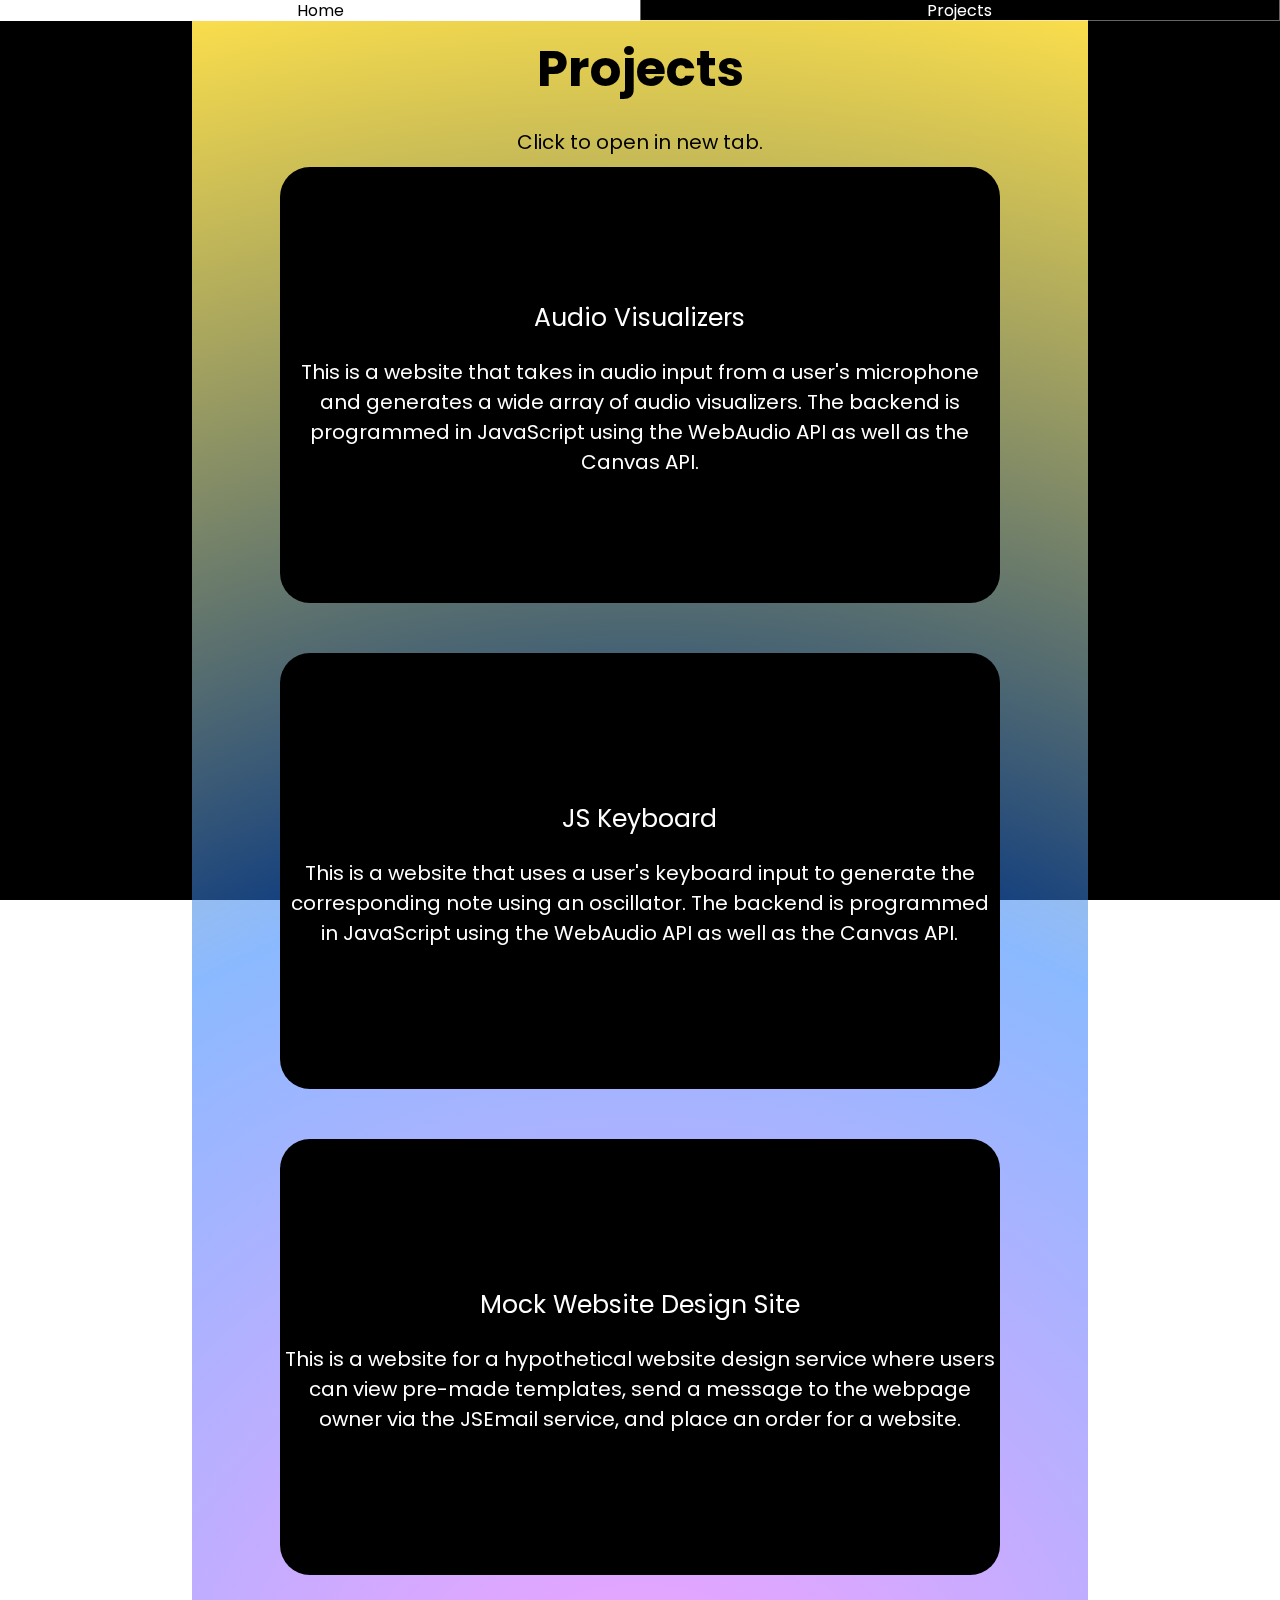
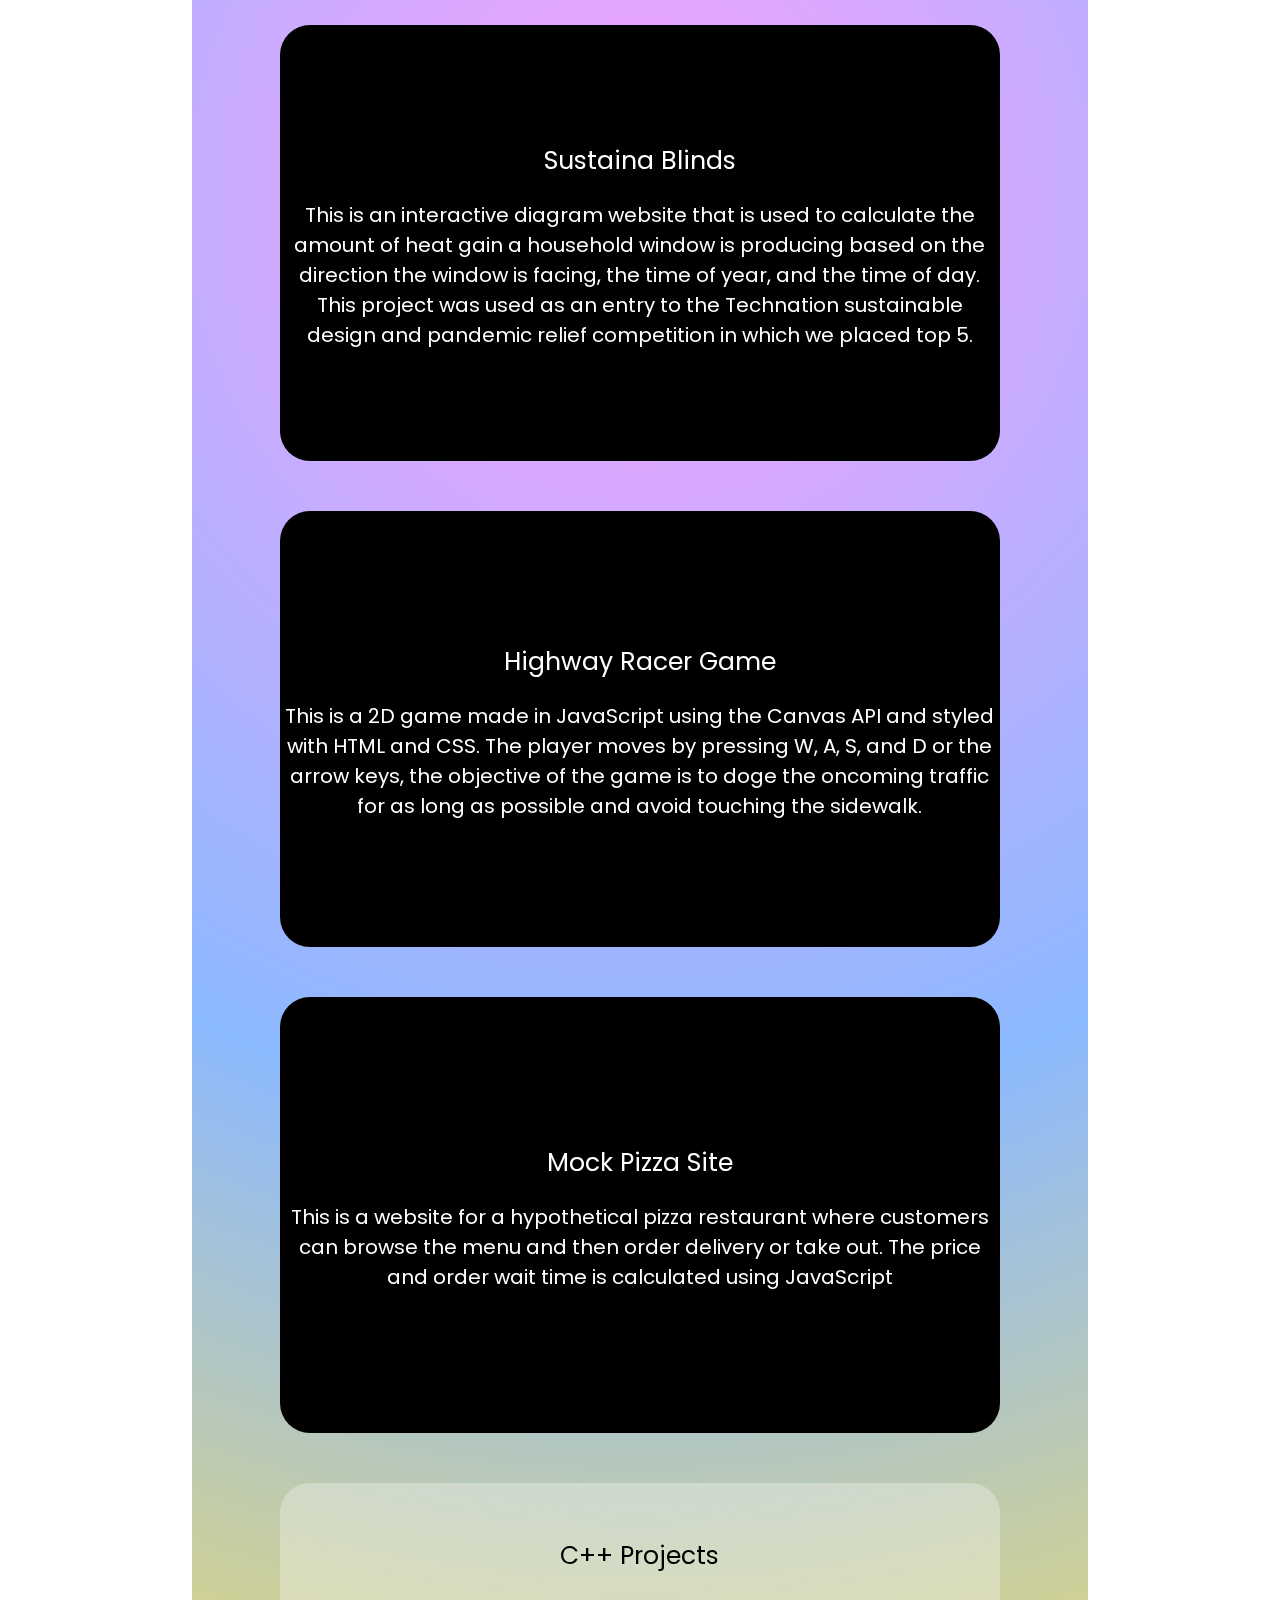
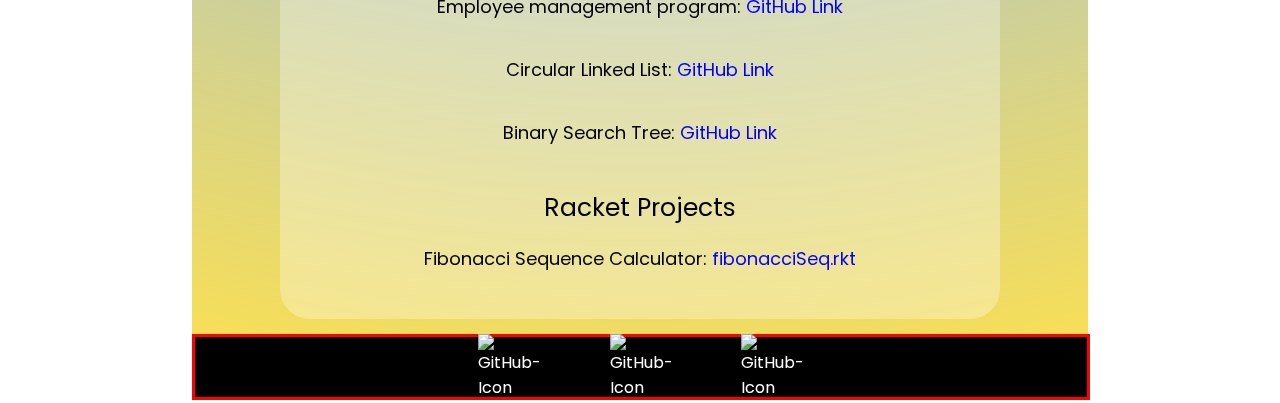
==== projects.html @ 80a4cf3e "autoplay block fixed" ====
<!DOCTYPE html>
<html lang="en">
<head>
    <meta charset="UTF-8">
    <meta http-equiv="X-UA-Compatible" content="IE=edge">
    <meta name="viewport" content="width=device-width, initial-scale=1.0">
    <link rel="stylesheet" href="ext/style.css">
    <link rel="preconnect" href="https://fonts.googleapis.com">
    <link rel="preconnect" href="https://fonts.gstatic.com" crossorigin>
    <link href="https://fonts.googleapis.com/css2?family=Poppins:wght@300&display=swap" rel="stylesheet"> 
    <style>

        .mainCanvas {

            
            display: flex;
            align-items: center;
            justify-content: center;
            flex-direction: column;

            position: absolute;
            left: 50%;
            top: 0;
            transform: translate(-50%, 0);
            width: 70%;
            height: 3600px;
            
            z-index: 1;

            background-image: radial-gradient(circle at center, rgba(246, 66, 255, 0.5) , rgba(24, 116, 255, 0.5), rgb(255, 225, 75) 100%);
            border-radius: 5px;
            color: black;


        }

        .footer {

            width: calc(100% - 4.5px);
            height: 60px;
            bottom: 0;
            left: 0;
            background-color: black;
            color: black;
            background-size: cover;
            position:absolute;
            z-index: 1;

            transition: border-color ease 0.1s;
        }

        #backgroundCanvas {

            width: 100%;
            height: 100%;

            position:fixed;
            left:0;
            top:0;
            z-index: 0;

            background-color: black;
            color: antiquewhite;
        }

        .projectDisplayContainer {

            display: flex;
            align-items: center;
            justify-content: center;
            flex-direction: column;
            overflow: hidden;

            margin: 0 auto;

            width: 100%;
            height: 100%;
        }

        .projectDisplay {

            display: flex;
            align-items: center;
            justify-content: center;
            flex-direction: column;
            overflow: hidden;
            width: 80%;
            height: 12%;
            margin-bottom: 50px;
            padding: 2px;

            background-color: black;
            box-shadow: inset 0 0 0 1000px rgba(0,0,0,0.6);
            background-repeat: no-repeat;
            background-position: 50% 50%;
            background-size: 100% 100%;

            color: white;
            border-radius: 30px;
            font-size: 20px;
            text-align: center;
            cursor: pointer;

            transition: border-radius ease 0.4s, width ease 1s;
        }


        .projectDisplay p {

            text-align: center;
            color: white;
        }

        
        .projectDisplay:hover {

            border-radius: 20px;
            width: 85%;

        }

        .projectDisplayHeader {

            font-size: 25px;
            margin-bottom: 0;
        }

        .otherProjects {

            display: flex;
            align-items: center;
            justify-content: center;
            flex-direction: column;
            overflow: hidden;

            width: 80%;
            height: 12%;
            margin-bottom: 50px;
            padding: 2px;

            box-shadow: inset 0 0 0 1000px rgba(255, 255, 255, 0.3);
            border-radius: 30px;
            font-size: 18px;
            text-align: center;

            transition: border-radius ease 0.4s, width ease 1s;


        }

        .otherProjects:hover {

            border-radius: 20px;
            width: 85%;

        }

        .otherProjects a {

            color: blue;
            text-decoration: none;
        }

        .otherProjects a:visited {

            color: blue;
        }

        .otherProjects a:hover {

            color: rgb(83, 83, 255);
        }


        #audioVisualizers{

            background-image: url(img/visualizerBackground.jpg);
        }

        #keyboard{

            background-image: url(img/keyboardBackground.jpg);

        }

        #jjweb{

            background-image: url(img/jjwebDesignBackground.jpg);

        }

        #pizza{

            background-image: url(img/pizzaBackground.jpg);

        }

        #sustainaBlinds{

            background-image: url(img/sustainaBlinds.jpg);

        }

        #game{

            background-image: url(img/gameBackground.jpg);

        }

        @media only screen and (max-width: 800px) {

            
            .mainCanvas {

                width: 80%;
            }

            .projectDisplay{

                font-size: 15px;
            }

            .projectDisplayHeader {

                font-size: 18px;
            }

        }

        @media only screen and (max-width: 550px) {

            #mainCanvas {

                width: 80%;
            }


            .projectDisplay{

                background-size: cover;
                font-size: 12px;
            }

            .projectDisplayHeader {

                font-size: 15px;
            }

        }
        
    </style>
    <title>Projects</title>
</head>
<body onscroll="playVisualizer()">

    <div class="navBar">

        <a href="index.html" style="border-right: 0; width: 50%;">Home</a>
        <a href="#" style="width: 50%;">Projects</a>

    </div>

    <div class="mainCanvas">
        <div class="projectDisplayContainer">
            <h1 class="header" style="margin-bottom: 20px;">Projects</h1>
            <span style="margin-bottom: 10px; font-size: 20px;">Click to open in new tab.</span>
            <div class="projectDisplay" id="audioVisualizers"><p class="projectDisplayHeader">Audio Visualizers</p><p>This is a website that takes in audio input from a user's microphone and generates a wide array of audio visualizers. The backend is programmed in JavaScript using the WebAudio API as well as the Canvas API.</p></div>
            <div class="projectDisplay" id="keyboard"><p class="projectDisplayHeader">JS Keyboard</p><p  >This is a website that uses a user's keyboard input to generate the corresponding note using an oscillator. The backend is programmed in JavaScript using the WebAudio API as well as the Canvas API.</p></div>
            <div class="projectDisplay" id="jjweb"><p class="projectDisplayHeader">Mock Website Design Site</p><p>This is a website for a hypothetical website design service where users can view pre-made templates, send a message to the webpage owner via the JSEmail service, and place an order for a website.</p></div>
            <div class="projectDisplay" id="sustainaBlinds"><p class="projectDisplayHeader">Sustaina Blinds</p><p>This is an interactive diagram website that is used to calculate the amount of heat gain a household window is producing based on the direction the window is facing, the time of year, and the time of day. This project was used as an entry to the Technation sustainable design and pandemic relief competition in which we placed top 5.</p></div>
            <div class="projectDisplay" id="game"><p class="projectDisplayHeader">Highway Racer Game</p><p>This is a 2D game made in JavaScript using the Canvas API and styled with HTML and CSS. The player moves by pressing W, A, S, and D or the arrow keys, the objective of the game is to doge the oncoming traffic for as long as possible and avoid touching the sidewalk.</p></div>
            <div class="projectDisplay" id="pizza"><p class="projectDisplayHeader">Mock Pizza Site</p><p  >This is a website for a hypothetical pizza restaurant where customers can browse the menu and then order delivery or take out. The price and order wait time is calculated using JavaScript</p></div>

            <div class="otherProjects">
    
                <p class="projectDisplayHeader">C++ Projects</p>
                <p>Employee management program: <a href="https://github.com/charlijj/CSCI161-project" target="_blank">GitHub Link</a></p>
                <p>Circular Linked List: <a href="https://github.com/charlijj/Circular-Linked-List" target="_blank">GitHub Link</a></p>
                <p>Binary Search Tree: <a href="https://github.com/charlijj/Binary-Search-Tree" target="_blank">GitHub Link</a></p>

                <p class="projectDisplayHeader">Racket Projects</p>
                <p>Fibonacci Sequence Calculator: <a href="ext/fibonacciSeq.rkt" target="_blank">fibonacciSeq.rkt</a></p>

            </div>
        </div>

        <div class="footer" id="border">
            <!-- GitHub icon credit -->
            <!--<a target="_blank" href="https://icons8.com/icon/3tC9EQumUAuq/github">GitHub</a> icon by <a target="_blank" href="https://icons8.com">Icons8</a>-->
            <div class="footerItem"><a href="https://github.com/charlijj" target="_blank" style="width: 44px; height: 44px;"><img src="img/github-Icon.png" alt="GitHub-Icon"></a></div>
    
            <!-- LinkedIn icon credit -->
            <!-- <a target="_blank" href="https://icons8.com/icon/60444/linkedin-circled">LinkedIn Circled</a> icon by <a target="_blank" href="https://icons8.com">Icons8</a> -->
            <div class="footerItem"><a href="https://www.linkedin.com/in/jasper-charlinski-02ab41238" target="_blank"><img src="img/linkedIn-Icon.png" alt="GitHub-Icon"></a></div>
    
            <!-- Facebook icon credit -->
            <!-- <a target="_blank" href="https://icons8.com/icon/118467/facebook">Facebook</a> icon by <a target="_blank" href="https://icons8.com">Icons8</a> -->
            <div class="footerItem"><a href="https://www.facebook.com/jasper.charlinski" target="_blank"><img src="img/facebook-Icon.png" alt="GitHub-Icon"></a></div>
        </div>
        
    </div>

    <canvas id="backgroundCanvas"> </canvas>

    <script>

        document.getElementById(`audioVisualizers`).addEventListener(`click`, function () {

            window.open `https://charlijj.github.io/JS-Audio-Visualizers`;

        });
        
        document.getElementById(`keyboard`).addEventListener(`click`, function () {

            window.open `https://charlijj.github.io/JS-Oscillator`;

        });

        document.getElementById(`jjweb`).addEventListener(`click`, function () {

            window.open `https://jjweb.ca`;

        });

        document.getElementById(`pizza`).addEventListener(`click`, function () {

            window.open `https://charlijj.github.io/Mock-Pizza-Site`;

        });

        document.getElementById(`sustainaBlinds`).addEventListener(`click`, function () {

            window.open `https://www.ethanposner.com/sustainablinds`;

        });

        document.getElementById(`game`).addEventListener(`click`, function () {

            window.open `https://charlijj.github.io/Highway-Racer-Game/`;


        });

    </script>

    <script src="ext/script.js"></script>

</body>
---- ext/style.css ----
body, html {

    background-color: rgb(255, 255, 255);
    color: white;
    font-family: 'Poppins', sans-serif;
    margin: 0;
}

.navBar {

    display: flex;
    align-items: center;
    justify-content: center;

    position: fixed;
    z-index: 2;
    top: 0;
    width: 100%;
    height: 20px;

    background-color: black;
}

.navBar a { 

    display: flex;
    align-items: center;
    justify-content: center;

    height: 100%;
    width: 33.33%;

    color: white;
    text-decoration: none;
    border: 1px solid rgba(255, 255, 255, 0.4);

    transition: background-color ease 0.4s;

}

.navBar a:hover { 

    background-color: white;
    color: black;
    

}

.navBar a:visited { 

    color: white;

}

.navBar a:visited:hover { 

    background-color: white;
    color: black;

}

/* -------------------------------------------------------------------------------------------------- */

.header {

    text-align: center;
    font-size: 50px;
    font-weight: bold;
    margin: 0;
}

.footer {

    display: flex;
    align-items: center;
    justify-content: center;

    width: auto;
    height: 75px;

    bottom: 0;
    
    background-color: black;
}

.footer a {

    color: white;
    text-decoration: none;
}

.footer a:hover {

    color: rgb(195, 195, 195);
}

.footer a:visited {

    color: white;
}


.footerItem {

    margin: 0 5%;

}

.footerItem a {

    display: flex;
    align-items: center;
    justify-content: center;

    width: 42px;
    height: 42px;
    border-radius: 50%;

    margin: 0;

    transition: background-color ease 0.2s;

}

.footerItem a:hover {

    background-color: white;
}
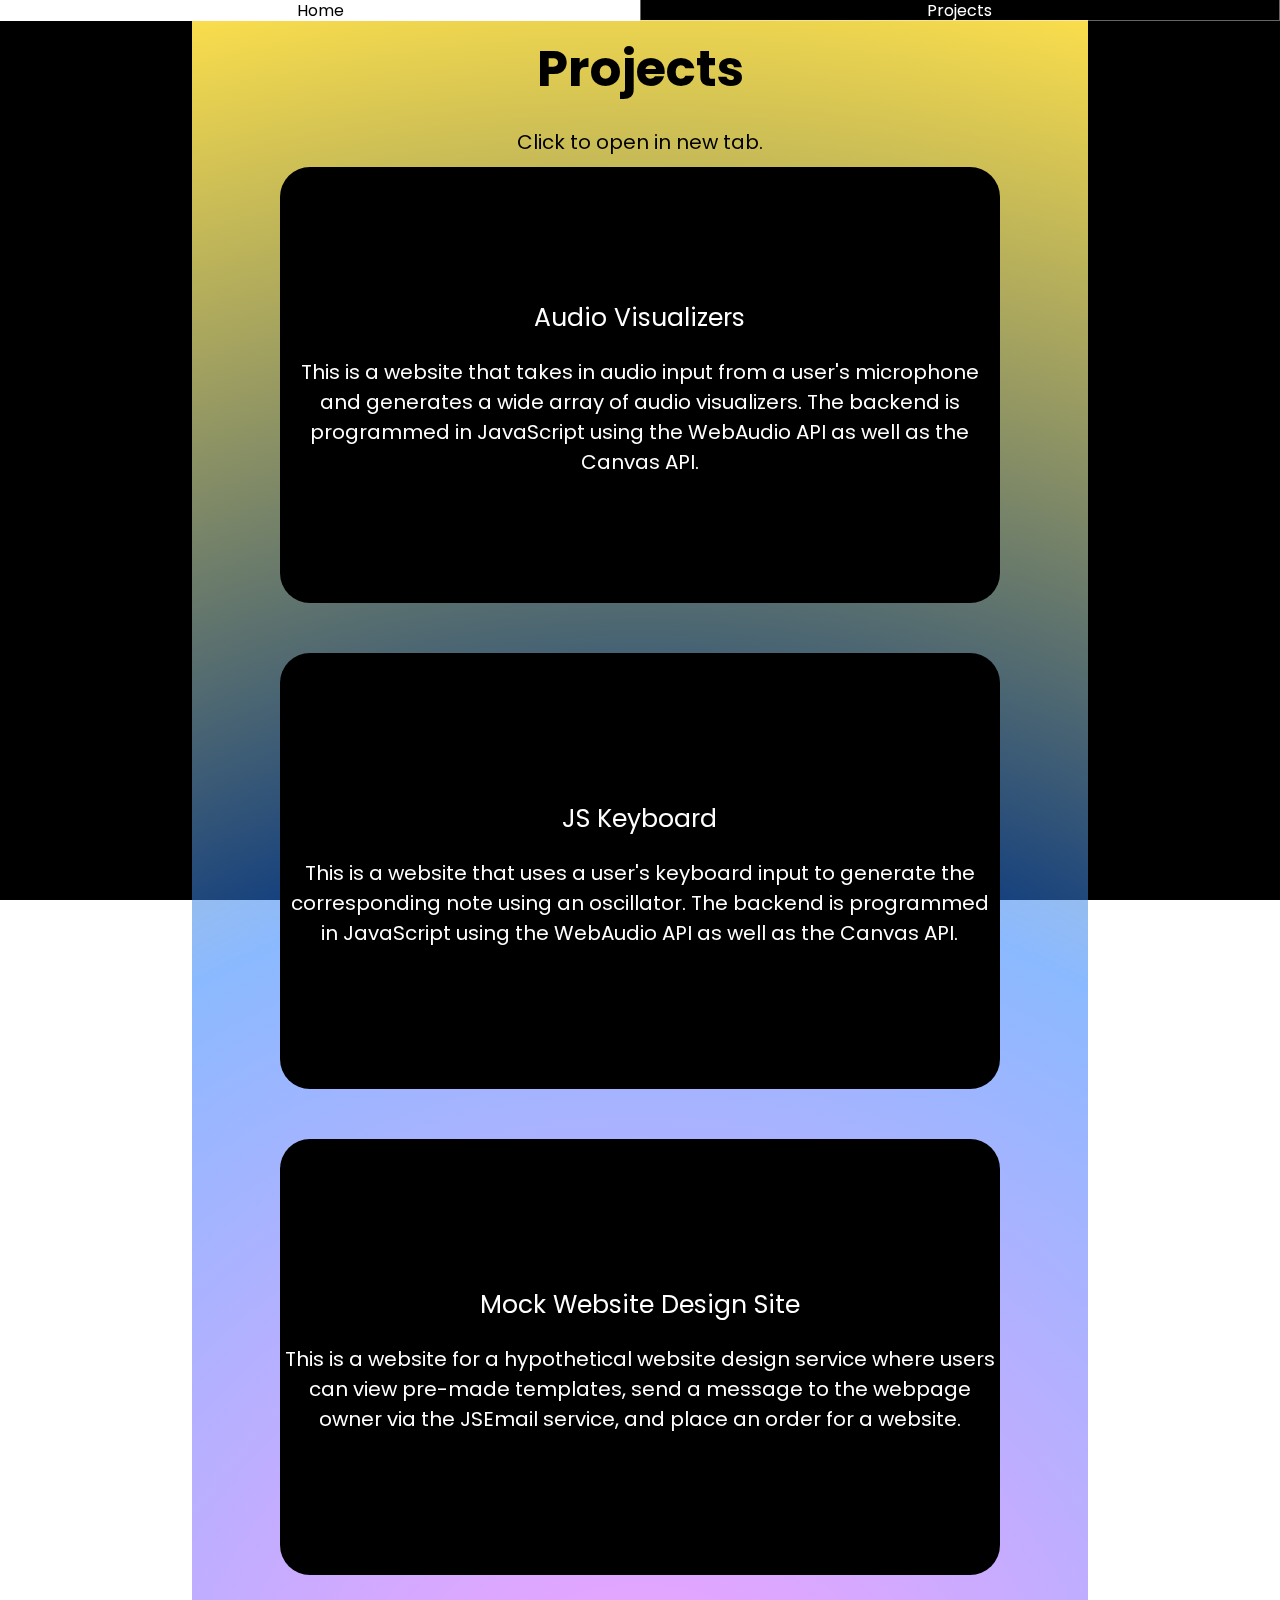
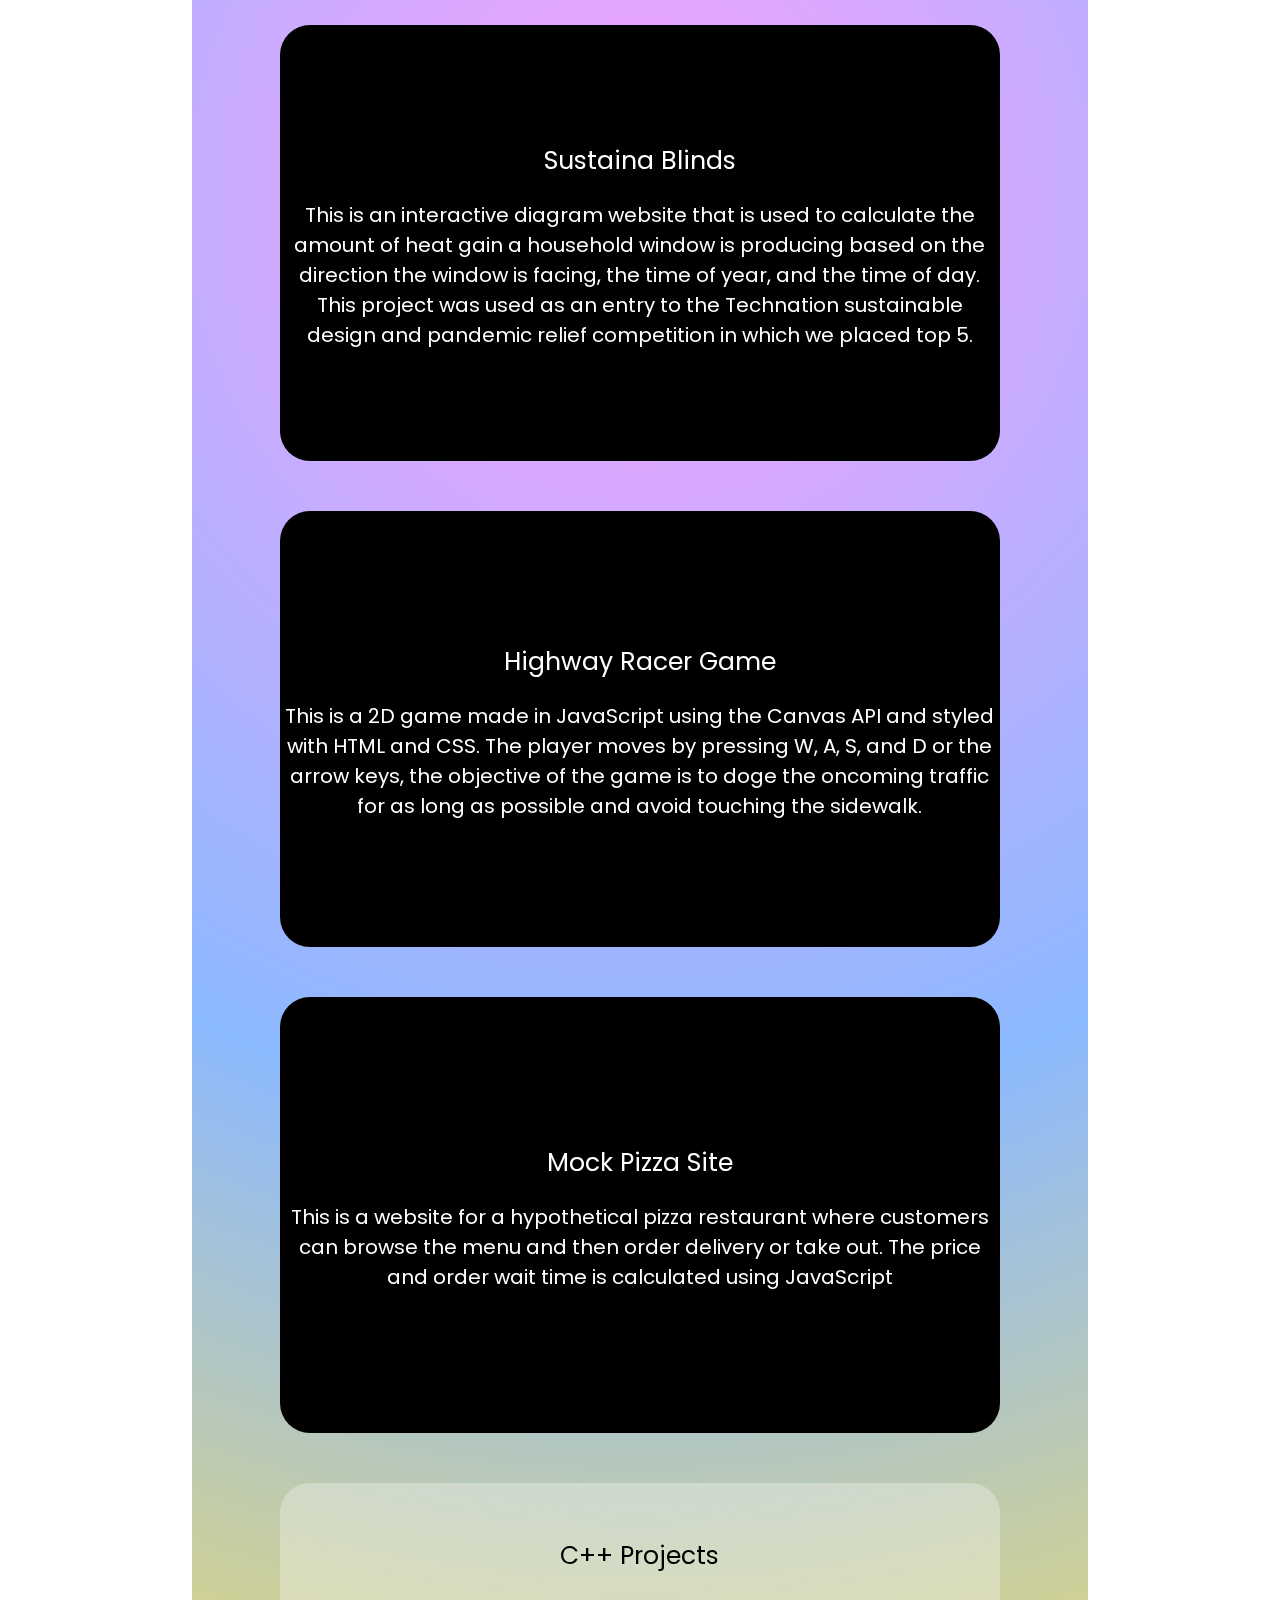
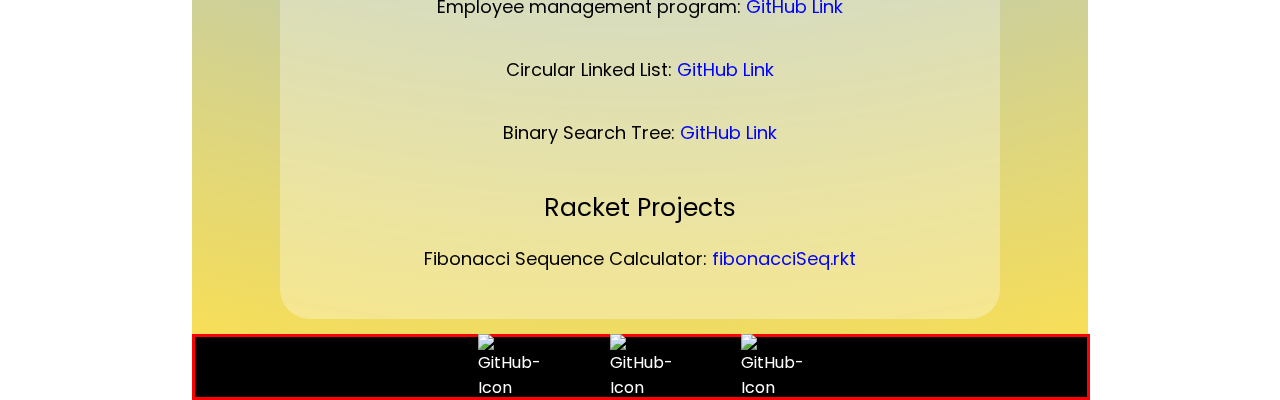
==== commit f4fcb530: "autoplay block fixed" ====
--- a/projects.html
+++ b/projects.html
@@ -251,7 +251,7 @@
     </style>
     <title>Projects</title>
 </head>
-<body onscroll="playVisualizer()">
+<body onload="playVisualizer()">
 
     <div class="navBar">
 
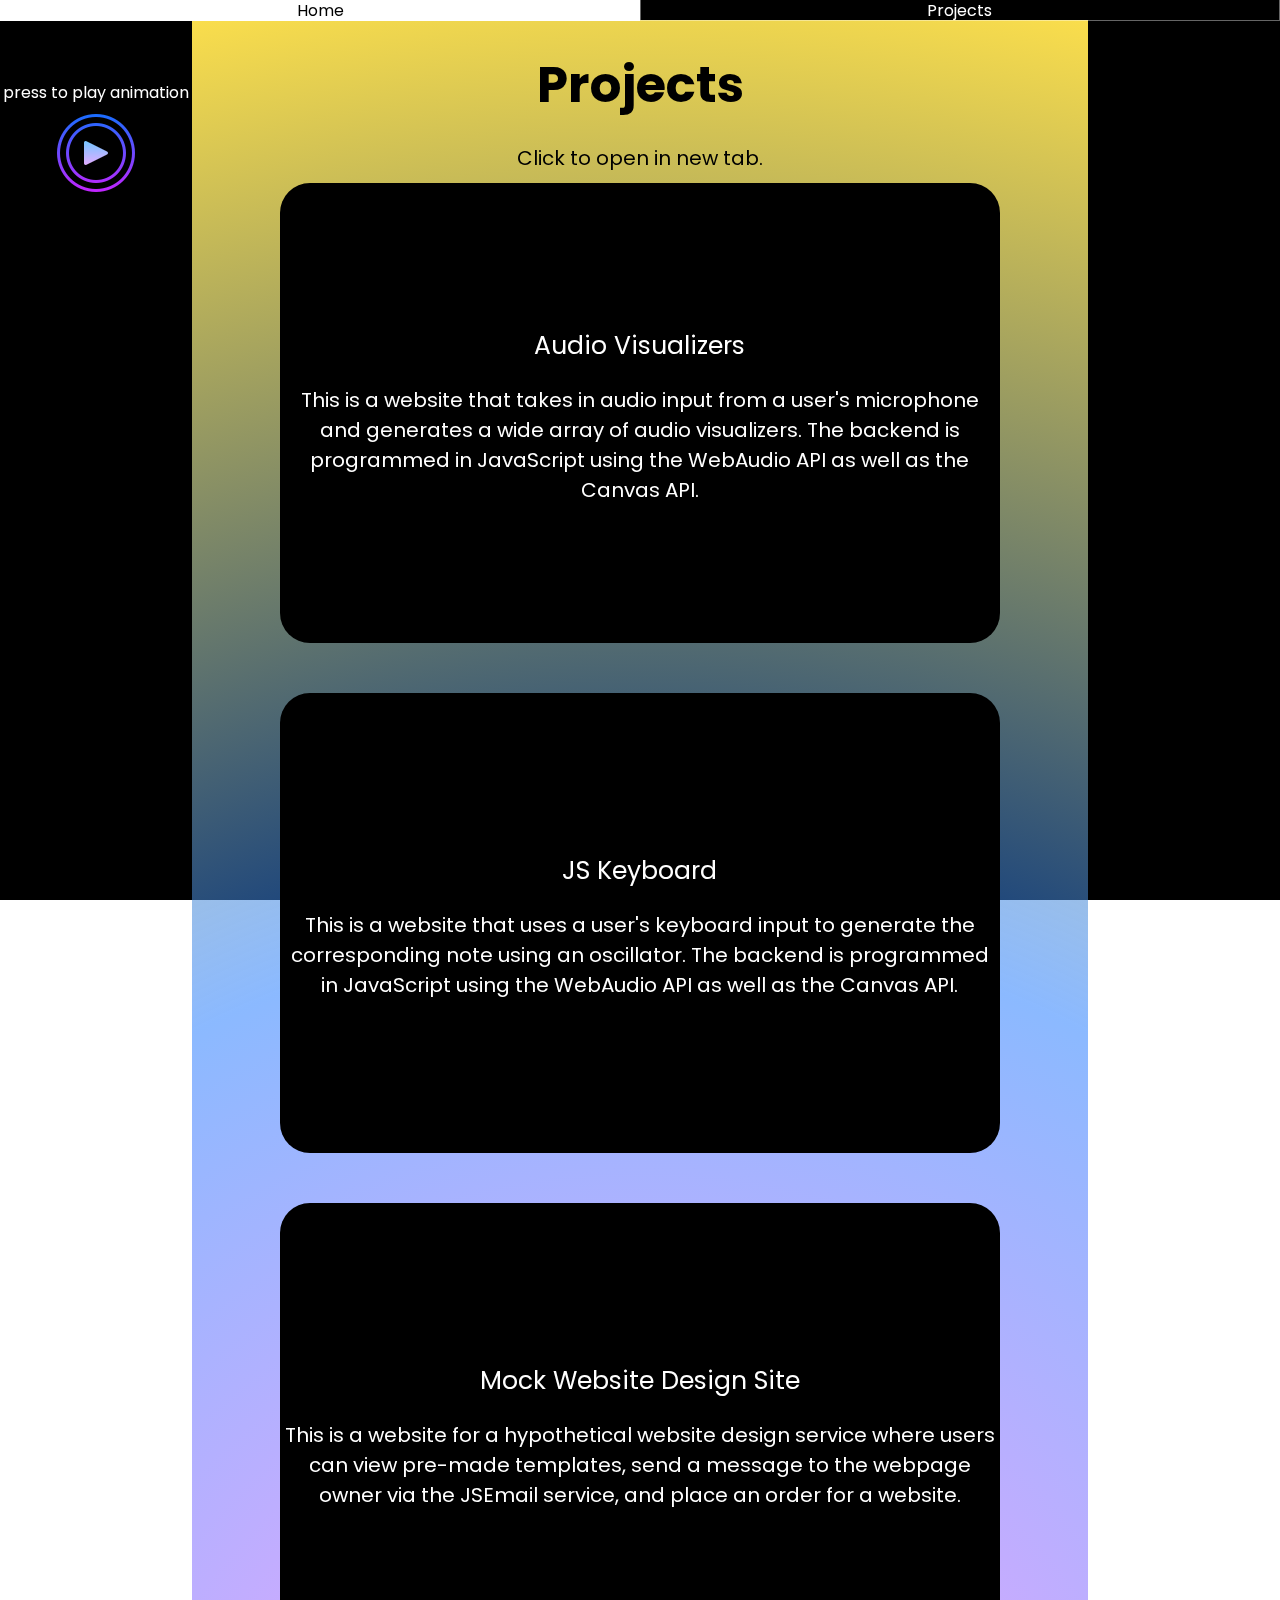
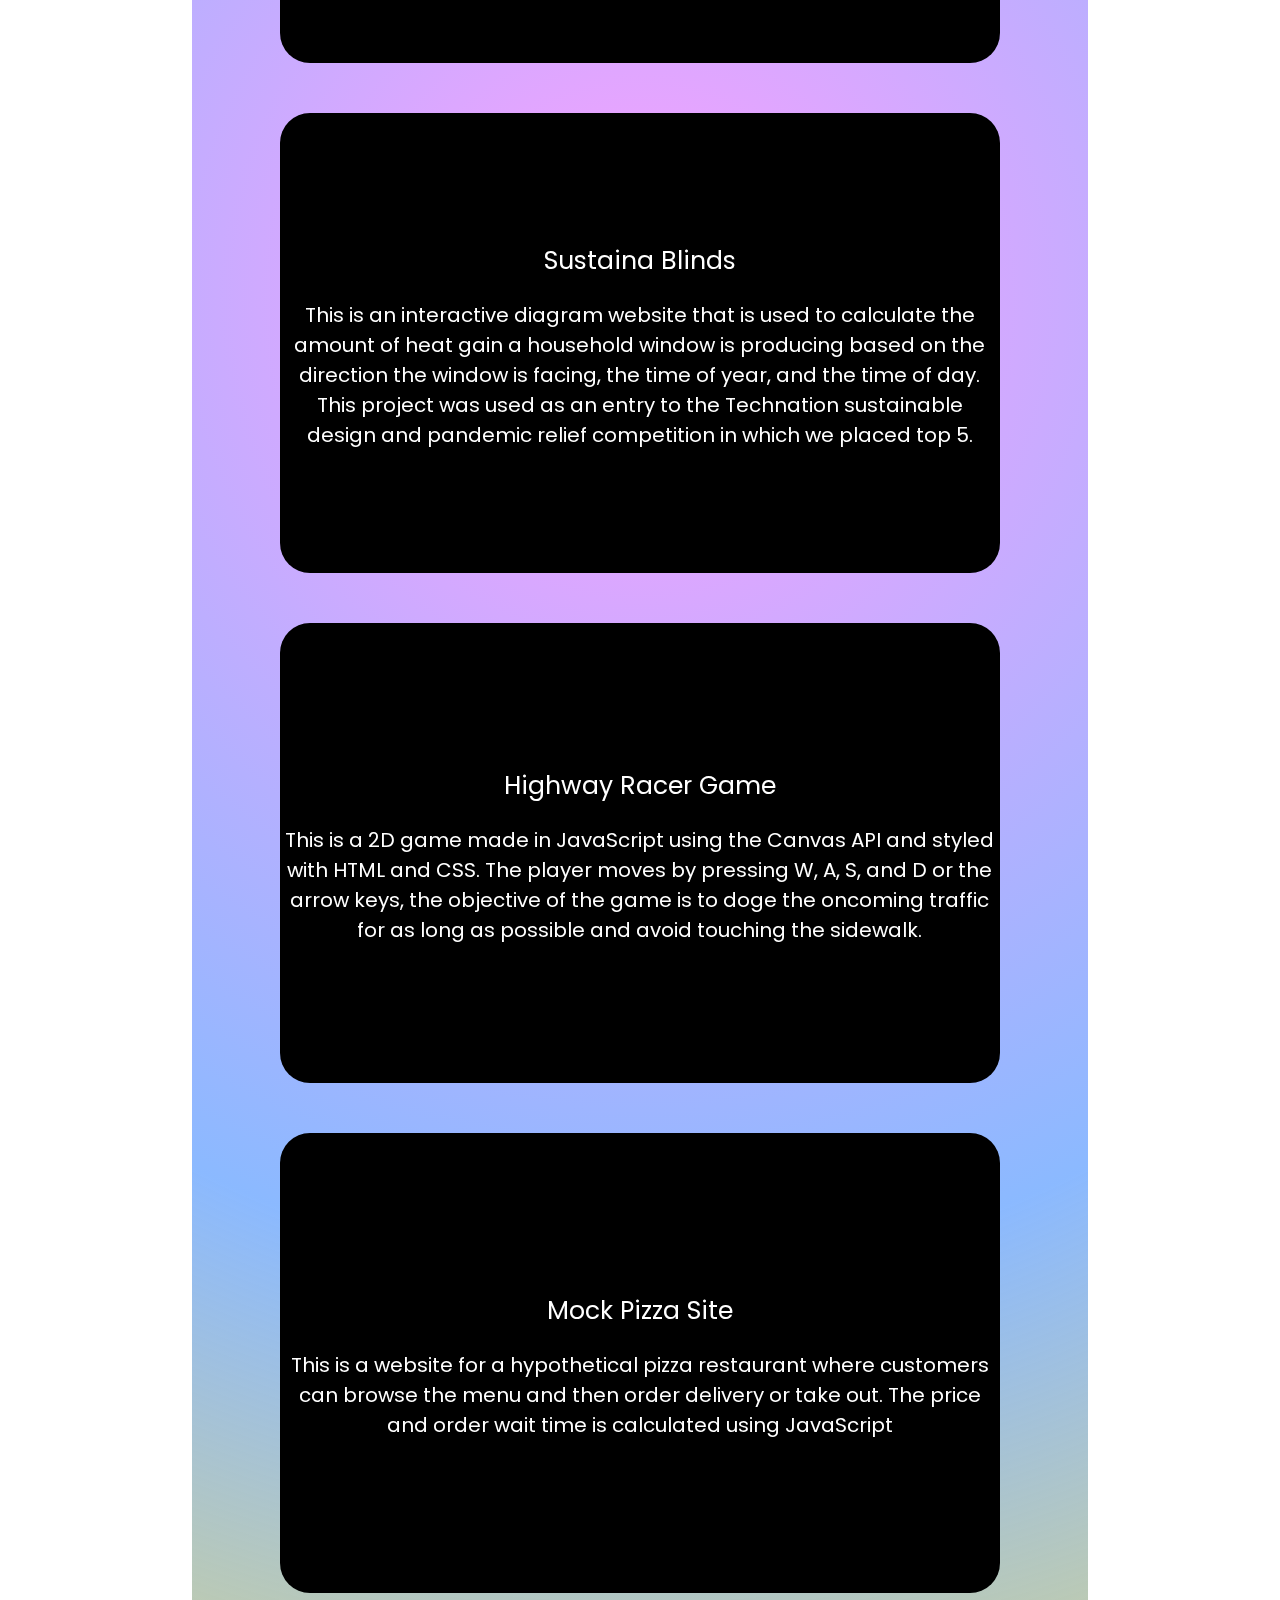
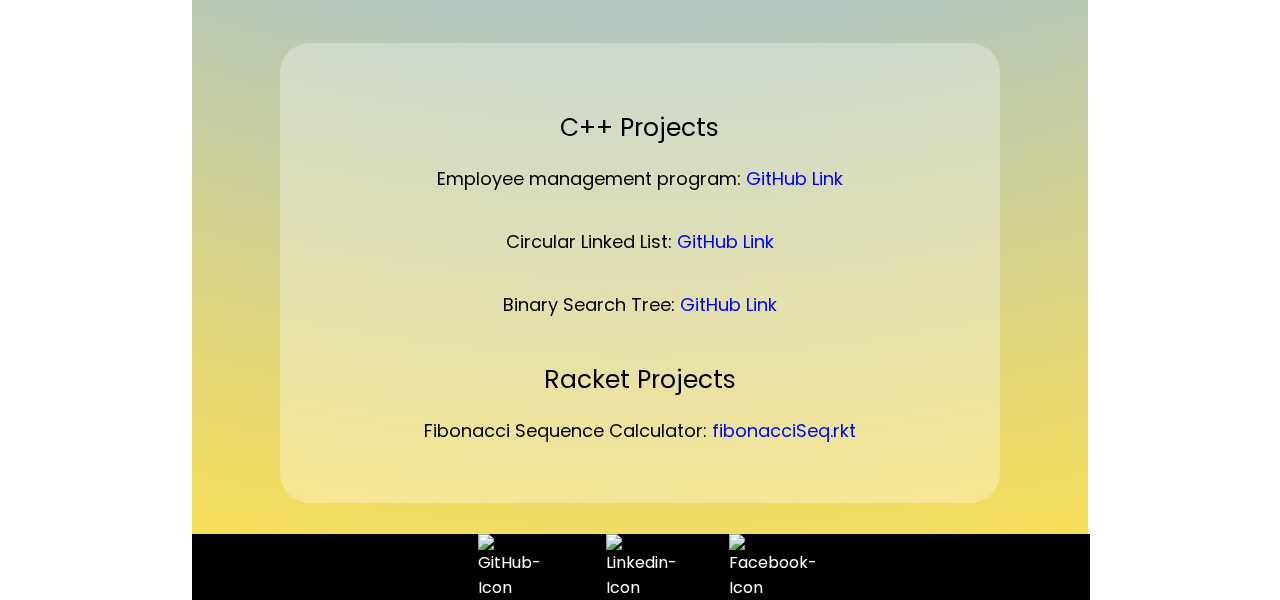
==== commit 31571cd5: "added play button for background" ====
--- a/projects.html
+++ b/projects.html
@@ -12,7 +12,6 @@
 
         .mainCanvas {
 
-            
             display: flex;
             align-items: center;
             justify-content: center;
@@ -23,15 +22,13 @@
             top: 0;
             transform: translate(-50%, 0);
             width: 70%;
-            height: 3600px;
+            height: 3800px;
             
             z-index: 1;
 
             background-image: radial-gradient(circle at center, rgba(246, 66, 255, 0.5) , rgba(24, 116, 255, 0.5), rgb(255, 225, 75) 100%);
             border-radius: 5px;
             color: black;
-
-
         }
 
         .footer {
@@ -42,7 +39,7 @@
             left: 0;
             background-color: black;
             color: black;
-            background-size: cover;
+            border: 3px solid black;
             position:absolute;
             z-index: 1;
 
@@ -57,10 +54,56 @@
             position:fixed;
             left:0;
             top:0;
-            z-index: 0;
 
             background-color: black;
             color: antiquewhite;
+        }
+
+        .playPauseBackgroundContainer {
+
+            position:fixed;
+            display: flex;
+            align-items: center;
+            justify-content: center;
+            flex-direction: column;
+
+            left: 0;
+            top: 10%;
+
+            width: 15%;
+            height: 10%;
+        }
+
+        #playPauseBackground {
+
+            position:relative;
+            display: flex;
+            align-items: center;
+            justify-content: center;
+
+            width: 85px;
+            height: 85px;
+            border-radius: 50%;
+            cursor: pointer;
+
+            transition: background-color ease 0.4s;
+        }
+
+        #playPauseBackground:hover 
+        {
+            background-color: rgba(255, 255, 255, 0.3);
+        }
+
+        #playPauseBackgroundCaption {
+
+            position:relative;
+
+            margin: 5px 0;
+
+            width: 200px;
+
+            text-align: center;
+            color: white;
         }
 
         .projectDisplayContainer {
@@ -116,7 +159,6 @@
 
             border-radius: 20px;
             width: 85%;
-
         }
 
         .projectDisplayHeader {
@@ -144,15 +186,12 @@
             text-align: center;
 
             transition: border-radius ease 0.4s, width ease 1s;
-
-
         }
 
         .otherProjects:hover {
 
             border-radius: 20px;
             width: 85%;
-
         }
 
         .otherProjects a {
@@ -180,31 +219,26 @@
         #keyboard{
 
             background-image: url(img/keyboardBackground.jpg);
-
         }
 
         #jjweb{
 
             background-image: url(img/jjwebDesignBackground.jpg);
-
         }
 
         #pizza{
 
             background-image: url(img/pizzaBackground.jpg);
-
         }
 
         #sustainaBlinds{
 
             background-image: url(img/sustainaBlinds.jpg);
-
         }
 
         #game{
 
             background-image: url(img/gameBackground.jpg);
-
         }
 
         @media only screen and (max-width: 800px) {
@@ -225,6 +259,13 @@
                 font-size: 18px;
             }
 
+            .playPauseBackgroundContainer {
+
+                opacity: 0;
+                width: 0;
+                height: 0;
+            }
+
         }
 
         @media only screen and (max-width: 550px) {
@@ -245,13 +286,12 @@
 
                 font-size: 15px;
             }
-
         }
         
     </style>
     <title>Projects</title>
 </head>
-<body onload="playVisualizer()">
+<body>
 
     <div class="navBar">
 
@@ -261,6 +301,7 @@
     </div>
 
     <div class="mainCanvas">
+
         <div class="projectDisplayContainer">
             <h1 class="header" style="margin-bottom: 20px;">Projects</h1>
             <span style="margin-bottom: 10px; font-size: 20px;">Click to open in new tab.</span>
@@ -291,16 +332,21 @@
     
             <!-- LinkedIn icon credit -->
             <!-- <a target="_blank" href="https://icons8.com/icon/60444/linkedin-circled">LinkedIn Circled</a> icon by <a target="_blank" href="https://icons8.com">Icons8</a> -->
-            <div class="footerItem"><a href="https://www.linkedin.com/in/jasper-charlinski-02ab41238" target="_blank"><img src="img/linkedIn-Icon.png" alt="GitHub-Icon"></a></div>
+            <div class="footerItem"><a href="https://www.linkedin.com/in/jasper-charlinski-02ab41238" target="_blank"><img src="img/linkedIn-Icon.png" alt="Linkedin-Icon"></a></div>
     
             <!-- Facebook icon credit -->
             <!-- <a target="_blank" href="https://icons8.com/icon/118467/facebook">Facebook</a> icon by <a target="_blank" href="https://icons8.com">Icons8</a> -->
-            <div class="footerItem"><a href="https://www.facebook.com/jasper.charlinski" target="_blank"><img src="img/facebook-Icon.png" alt="GitHub-Icon"></a></div>
+            <div class="footerItem"><a href="https://www.facebook.com/jasper.charlinski" target="_blank"><img src="img/facebook-Icon.png" alt="Facebook-Icon"></a></div>
         </div>
         
     </div>
 
-    <canvas id="backgroundCanvas"> </canvas>
+    <canvas id="backgroundCanvas"></canvas>
+
+    <div class="playPauseBackgroundContainer">
+        <p id="playPauseBackgroundCaption">press to play animation</p>
+        <div id="playPauseBackground" onclick="playPauseButton()"><img src="img/playButton.png" alt="playPauseBackground"></div>
+    </div>
 
     <script>
 
@@ -338,7 +384,6 @@
 
             window.open `https://charlijj.github.io/Highway-Racer-Game/`;
 
-
         });
 
     </script>
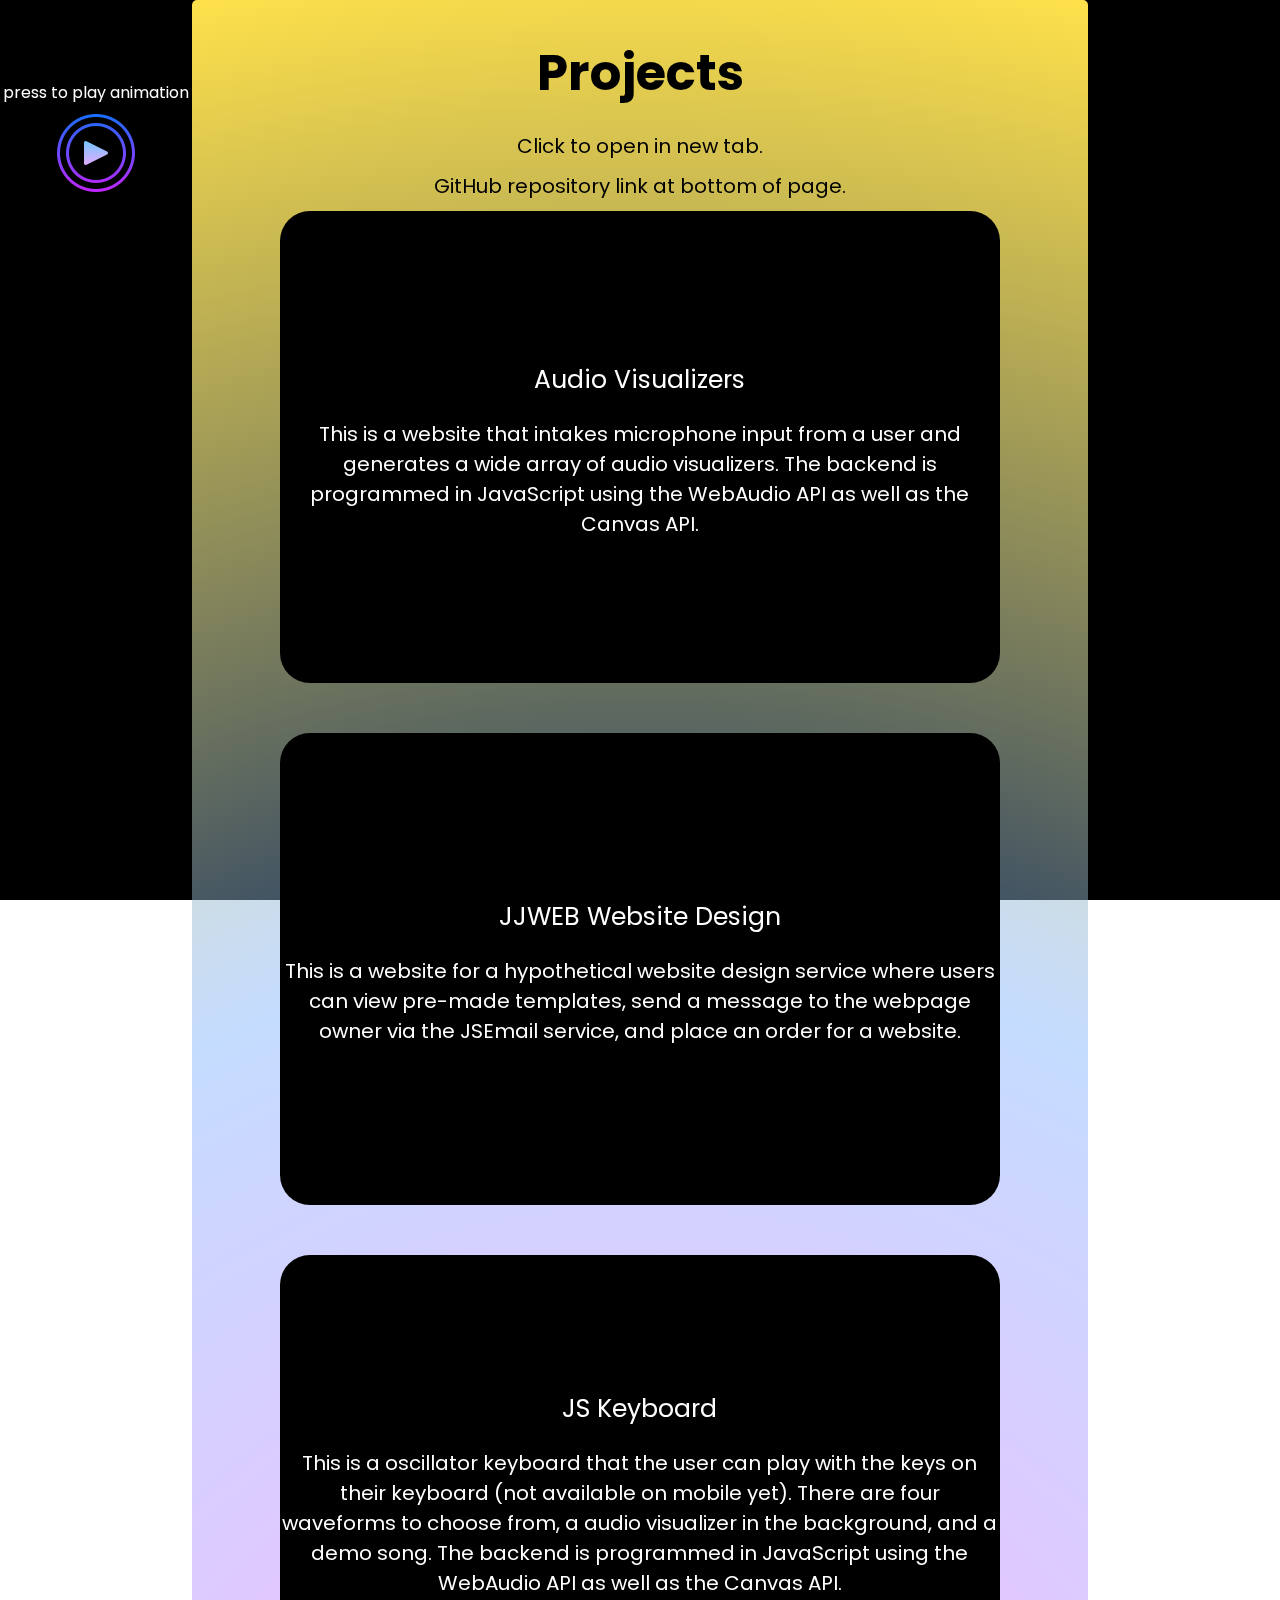
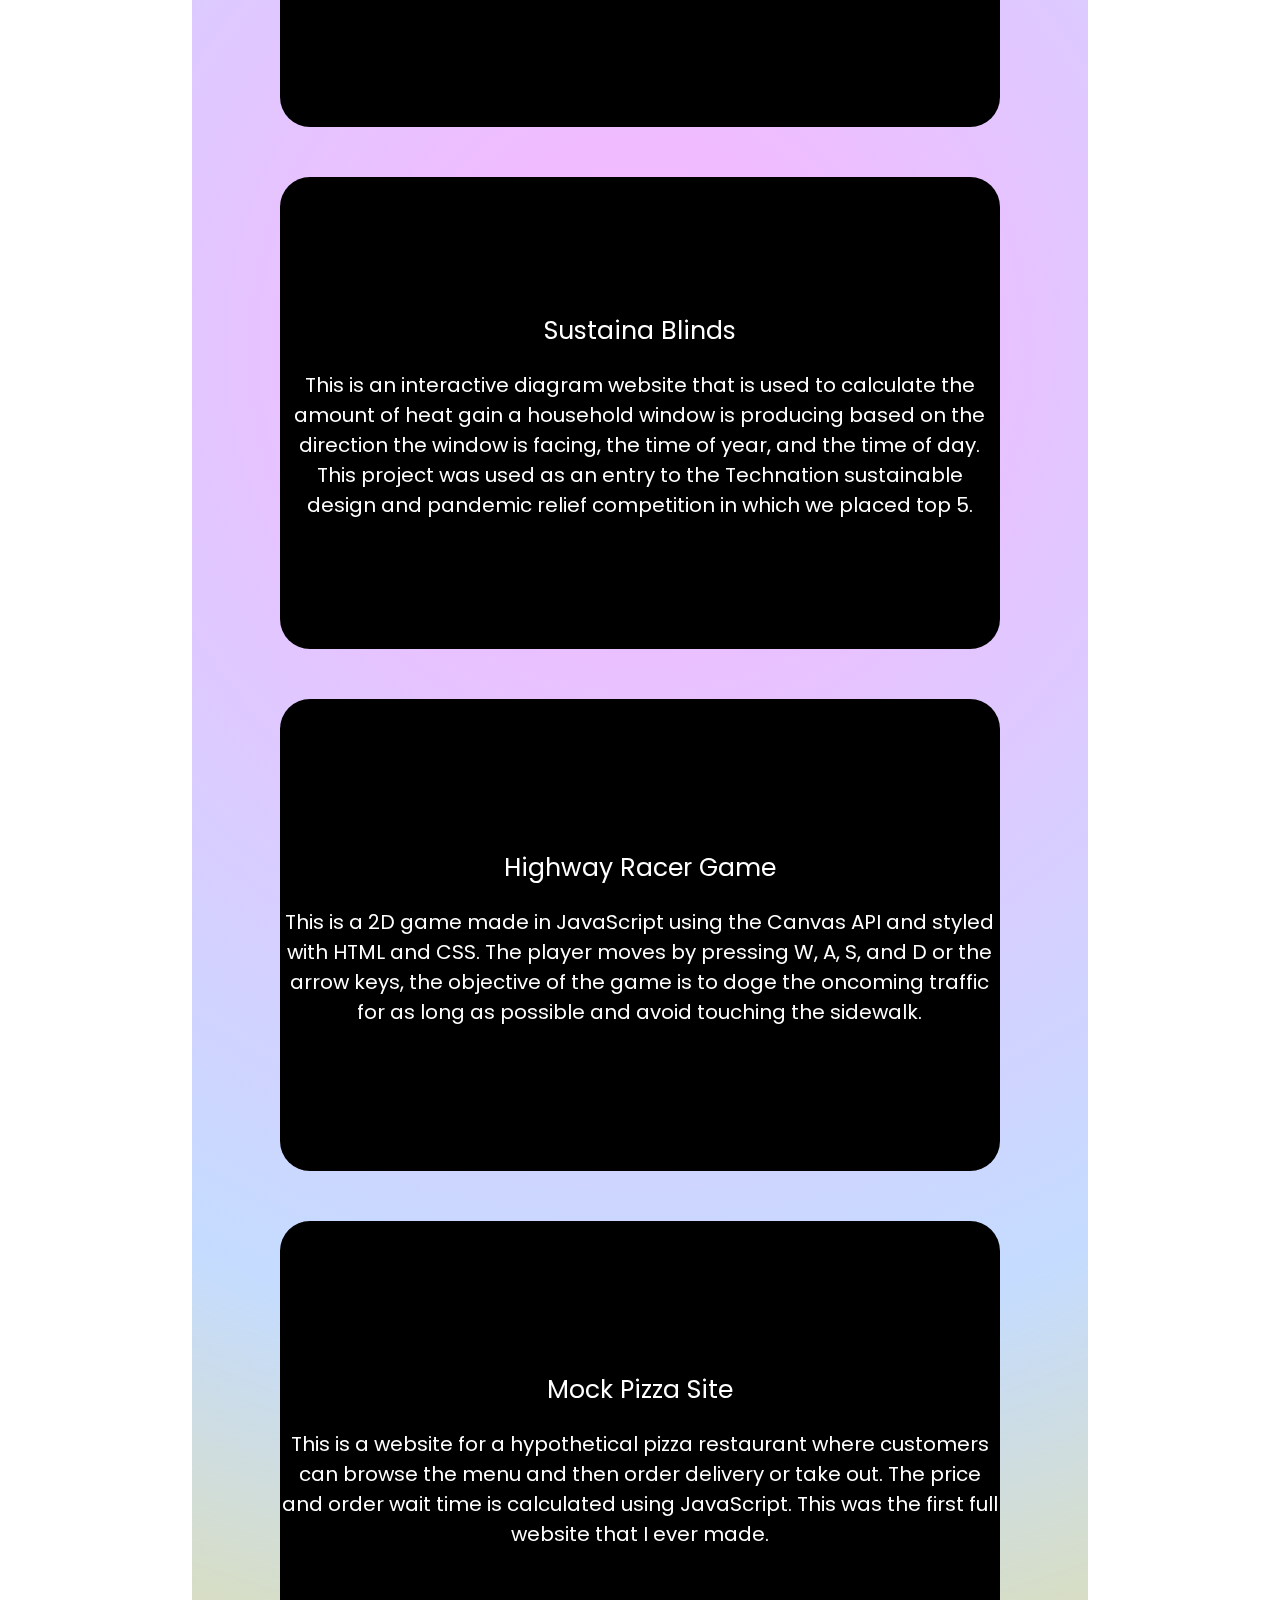
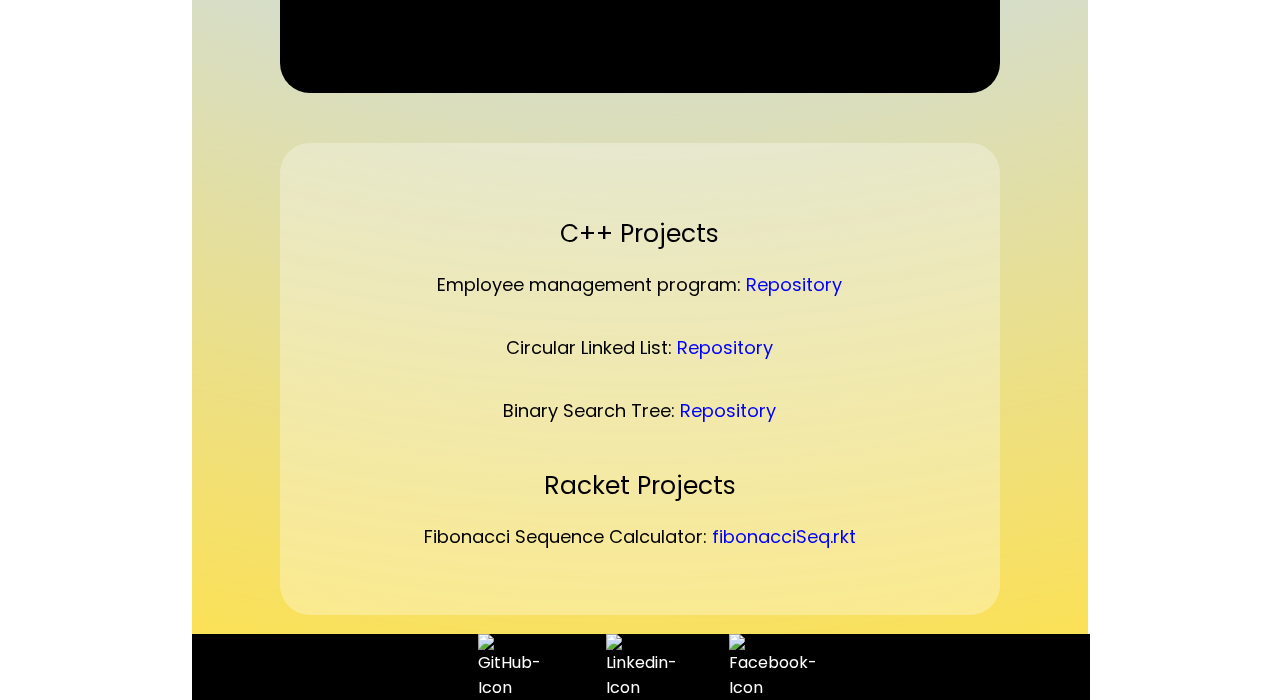
==== commit 8e88afdf: "Resume added" ====
--- a/projects.html
+++ b/projects.html
@@ -22,16 +22,16 @@
             top: 0;
             transform: translate(-50%, 0);
             width: 70%;
-            height: 3800px;
+            height: 3900px;
             
             z-index: 1;
 
-            background-image: radial-gradient(circle at center, rgba(246, 66, 255, 0.5) , rgba(24, 116, 255, 0.5), rgb(255, 225, 75) 100%);
+            background-image: radial-gradient(circle at center, rgba(246, 66, 255, 0.4) , rgba(108, 167, 255, 0.4), rgb(255, 225, 75) 100%);
             border-radius: 5px;
             color: black;
         }
 
-        .footer {
+        .projectFooter {
 
             width: calc(100% - 4.5px);
             height: 60px;
@@ -291,12 +291,12 @@
     </style>
     <title>Projects</title>
 </head>
-<body>
-
-    <div class="navBar">
+<body onscroll="navBarChange()">
+
+    <div id="navBar">
 
         <a href="index.html" style="border-right: 0; width: 50%;">Home</a>
-        <a href="#" style="width: 50%;">Projects</a>
+        <a href="ext/jasperCharlinski-resume.pdf" target="_blank" style="width: 50%;">Resume</a>
 
     </div>
 
@@ -305,19 +305,20 @@
         <div class="projectDisplayContainer">
             <h1 class="header" style="margin-bottom: 20px;">Projects</h1>
             <span style="margin-bottom: 10px; font-size: 20px;">Click to open in new tab.</span>
-            <div class="projectDisplay" id="audioVisualizers"><p class="projectDisplayHeader">Audio Visualizers</p><p>This is a website that takes in audio input from a user's microphone and generates a wide array of audio visualizers. The backend is programmed in JavaScript using the WebAudio API as well as the Canvas API.</p></div>
-            <div class="projectDisplay" id="keyboard"><p class="projectDisplayHeader">JS Keyboard</p><p  >This is a website that uses a user's keyboard input to generate the corresponding note using an oscillator. The backend is programmed in JavaScript using the WebAudio API as well as the Canvas API.</p></div>
-            <div class="projectDisplay" id="jjweb"><p class="projectDisplayHeader">Mock Website Design Site</p><p>This is a website for a hypothetical website design service where users can view pre-made templates, send a message to the webpage owner via the JSEmail service, and place an order for a website.</p></div>
+            <span style="margin-bottom: 10px; font-size: 20px;">GitHub repository link at bottom of page.</span>
+            <div class="projectDisplay" id="audioVisualizers"><p class="projectDisplayHeader">Audio Visualizers</p><p>This is a website that intakes microphone input from a user and generates a wide array of audio visualizers. The backend is programmed in JavaScript using the WebAudio API as well as the Canvas API.</p></div>
+            <div class="projectDisplay" id="jjweb"><p class="projectDisplayHeader">JJWEB Website Design</p><p>This is a website for a hypothetical website design service where users can view pre-made templates, send a message to the webpage owner via the JSEmail service, and place an order for a website.</p></div>
+            <div class="projectDisplay" id="keyboard"><p class="projectDisplayHeader">JS Keyboard</p><p  >This is a oscillator keyboard that the user can play with the keys on their keyboard (not available on mobile yet). There are four waveforms to choose from, a audio visualizer in the background, and a demo song. The backend is programmed in JavaScript using the WebAudio API as well as the Canvas API.</p></div>
             <div class="projectDisplay" id="sustainaBlinds"><p class="projectDisplayHeader">Sustaina Blinds</p><p>This is an interactive diagram website that is used to calculate the amount of heat gain a household window is producing based on the direction the window is facing, the time of year, and the time of day. This project was used as an entry to the Technation sustainable design and pandemic relief competition in which we placed top 5.</p></div>
             <div class="projectDisplay" id="game"><p class="projectDisplayHeader">Highway Racer Game</p><p>This is a 2D game made in JavaScript using the Canvas API and styled with HTML and CSS. The player moves by pressing W, A, S, and D or the arrow keys, the objective of the game is to doge the oncoming traffic for as long as possible and avoid touching the sidewalk.</p></div>
-            <div class="projectDisplay" id="pizza"><p class="projectDisplayHeader">Mock Pizza Site</p><p  >This is a website for a hypothetical pizza restaurant where customers can browse the menu and then order delivery or take out. The price and order wait time is calculated using JavaScript</p></div>
+            <div class="projectDisplay" id="pizza"><p class="projectDisplayHeader">Mock Pizza Site</p><p  >This is a website for a hypothetical pizza restaurant where customers can browse the menu and then order delivery or take out. The price and order wait time is calculated using JavaScript. This was the first full website that I ever made.</p></div>
 
             <div class="otherProjects">
     
                 <p class="projectDisplayHeader">C++ Projects</p>
-                <p>Employee management program: <a href="https://github.com/charlijj/CSCI161-project" target="_blank">GitHub Link</a></p>
-                <p>Circular Linked List: <a href="https://github.com/charlijj/Circular-Linked-List" target="_blank">GitHub Link</a></p>
-                <p>Binary Search Tree: <a href="https://github.com/charlijj/Binary-Search-Tree" target="_blank">GitHub Link</a></p>
+                <p>Employee management program: <a href="https://github.com/charlijj/CSCI161-project" target="_blank">Repository</a></p>
+                <p>Circular Linked List: <a href="https://github.com/charlijj/Circular-Linked-List" target="_blank">Repository</a></p>
+                <p>Binary Search Tree: <a href="https://github.com/charlijj/Binary-Search-Tree" target="_blank">Repository</a></p>
 
                 <p class="projectDisplayHeader">Racket Projects</p>
                 <p>Fibonacci Sequence Calculator: <a href="ext/fibonacciSeq.rkt" target="_blank">fibonacciSeq.rkt</a></p>
@@ -325,7 +326,7 @@
             </div>
         </div>
 
-        <div class="footer" id="border">
+        <div class="footer projectFooter" id="border">
             <!-- GitHub icon credit -->
             <!--<a target="_blank" href="https://icons8.com/icon/3tC9EQumUAuq/github">GitHub</a> icon by <a target="_blank" href="https://icons8.com">Icons8</a>-->
             <div class="footerItem"><a href="https://github.com/charlijj" target="_blank" style="width: 44px; height: 44px;"><img src="img/github-Icon.png" alt="GitHub-Icon"></a></div>
@@ -389,5 +390,7 @@
     </script>
 
     <script src="ext/script.js"></script>
+    <script src="ext/navBarScript.js"></script>
+
 
 </body>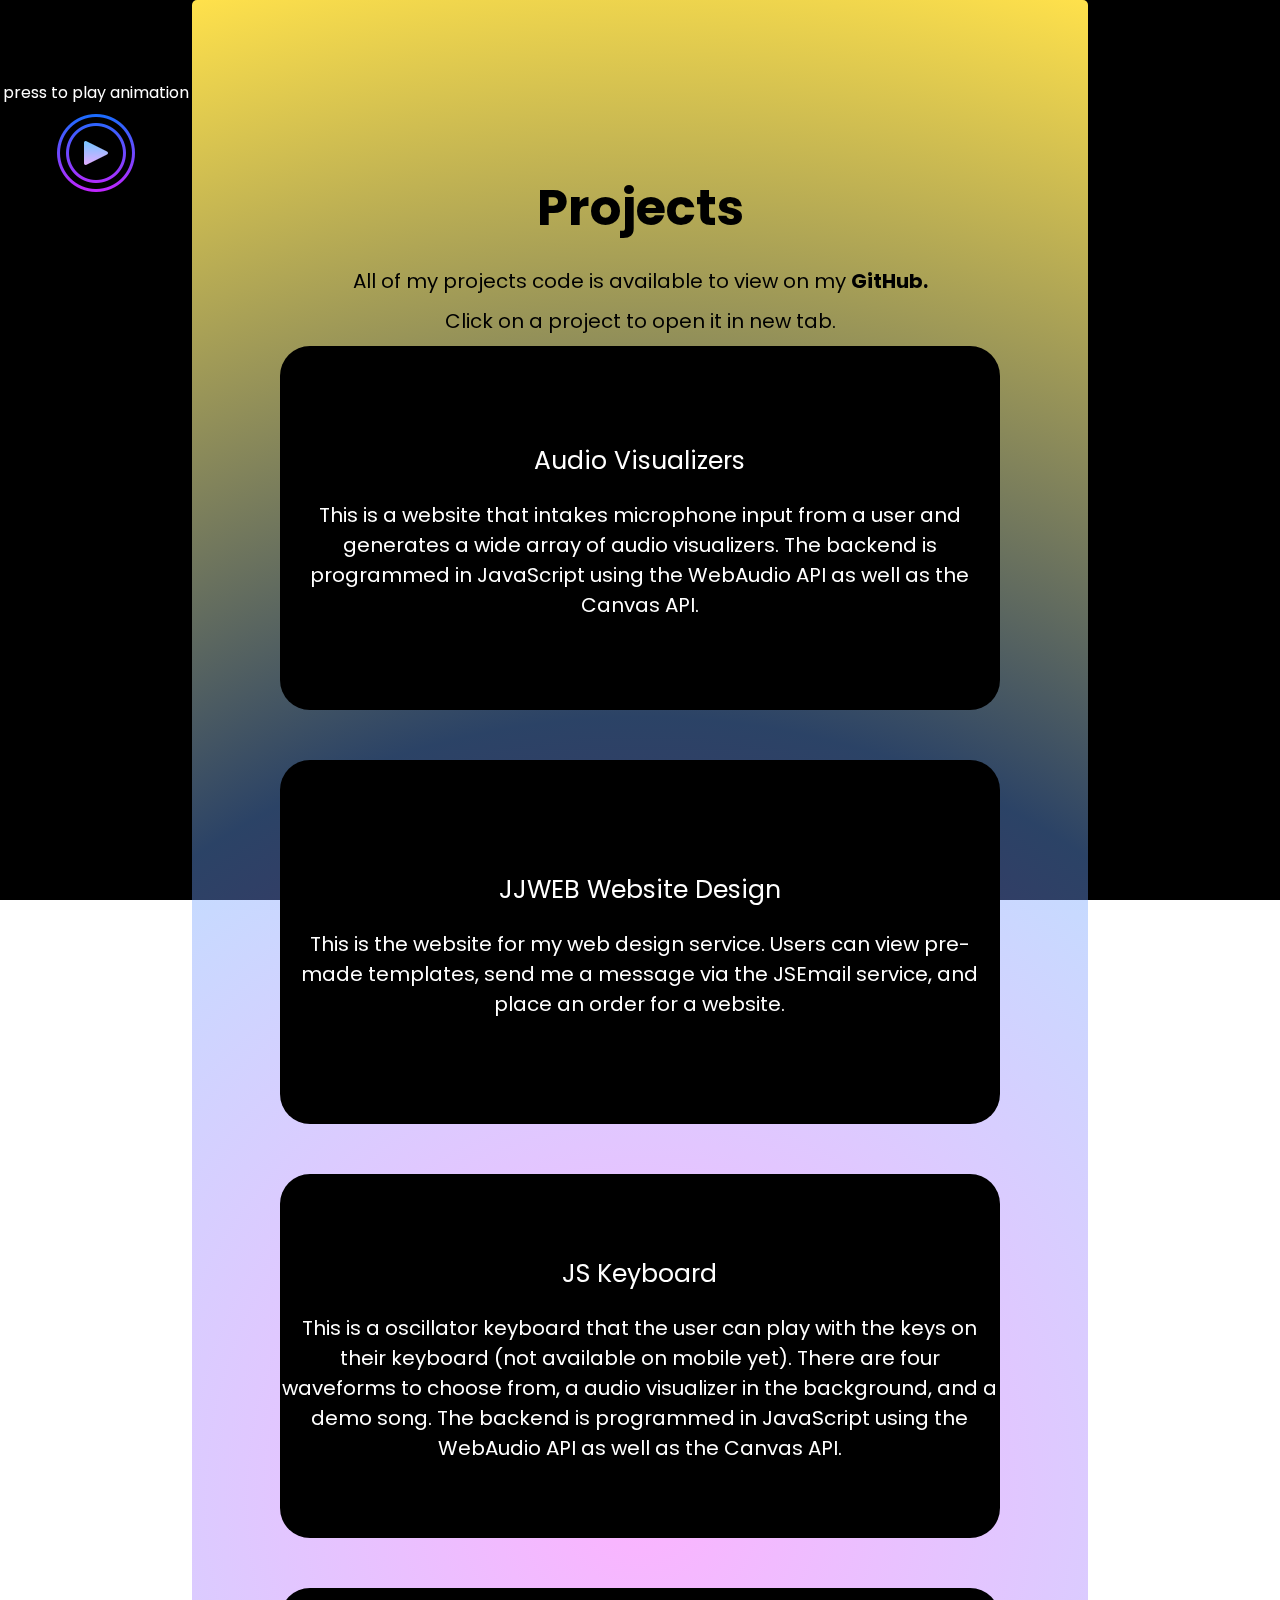
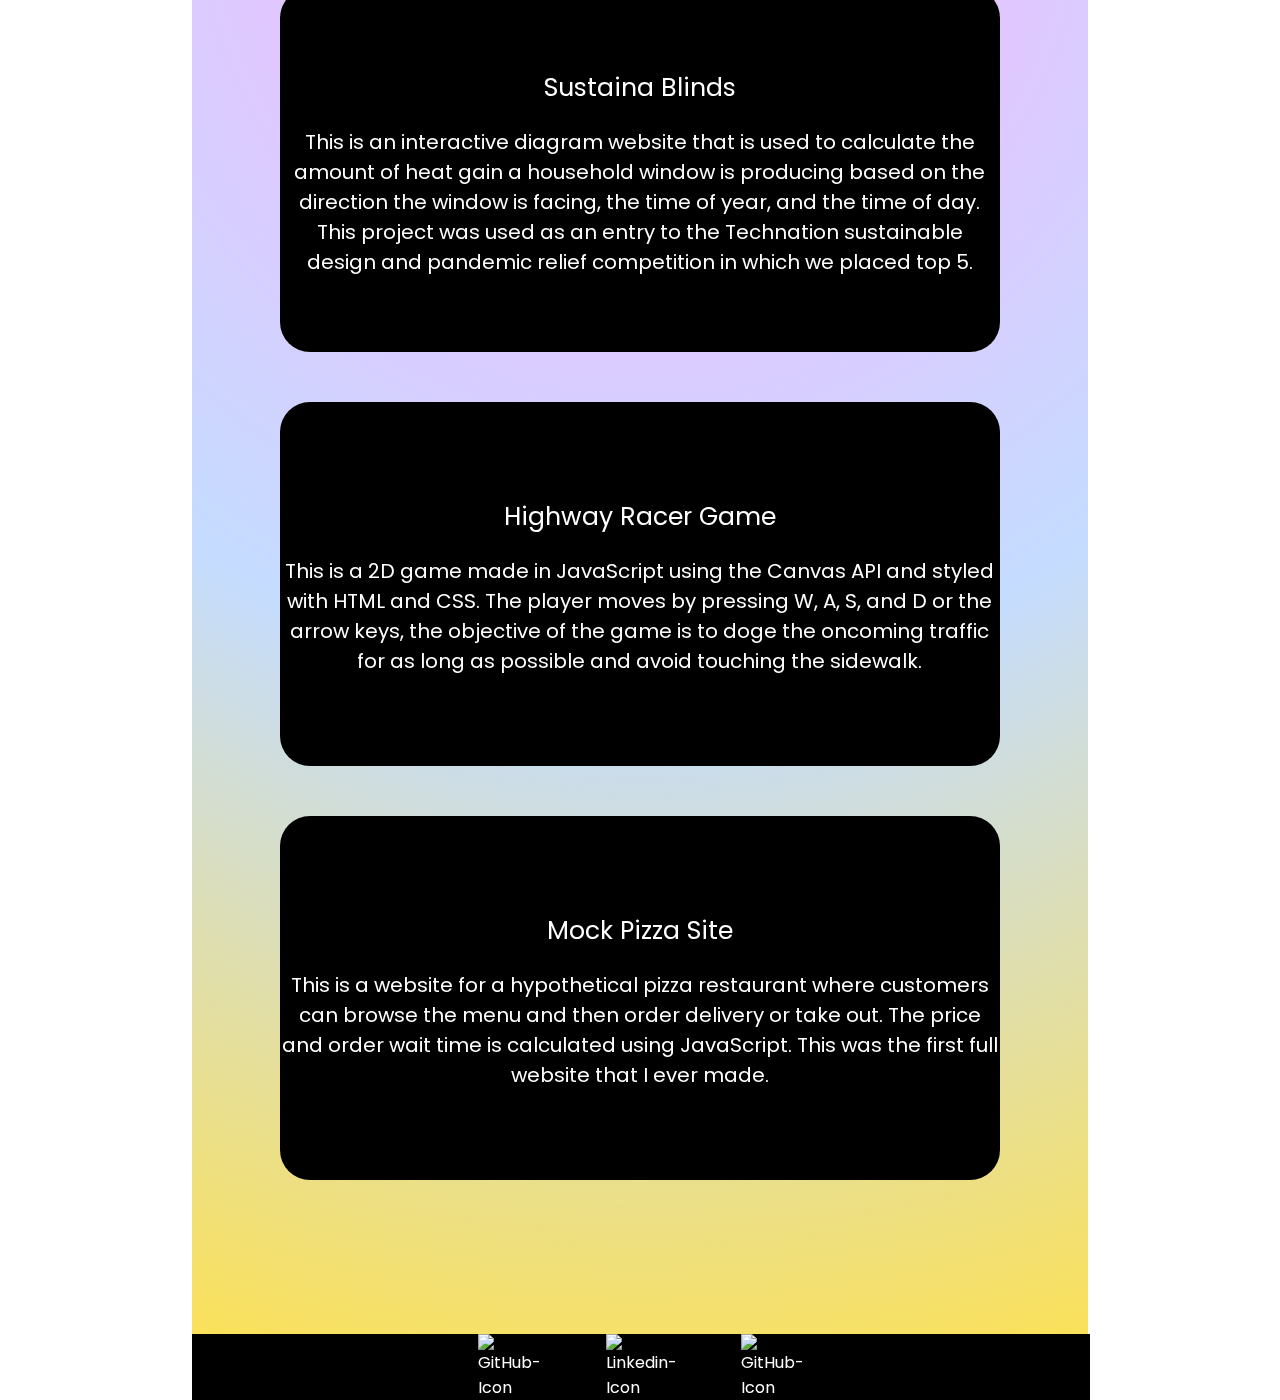
==== commit 2fd49654: "fixed resume link" ====
--- a/projects.html
+++ b/projects.html
@@ -22,7 +22,7 @@
             top: 0;
             transform: translate(-50%, 0);
             width: 70%;
-            height: 3900px;
+            height: 3000px;
             
             z-index: 1;
 
@@ -120,6 +120,36 @@
             height: 100%;
         }
 
+        .projectDisplayContainer span {
+
+            margin-bottom: 10px;
+            font-size: 20px;
+        }
+
+        .projectDisplayContainer a {
+
+            font-weight: bold;
+            color: black;
+            text-decoration: none;
+
+            transition: color ease 0.4s;
+        }
+
+        .projectDisplayContainer a:hover {
+
+            color: rgb(48, 48, 48);
+        }
+
+        .projectDisplayContainer a:visited {
+
+            color: black;
+        }
+
+        .projectDisplayContainer a:visited:hover {
+
+            color: rgb(48, 48, 48);
+        }
+
         .projectDisplay {
 
             display: flex;
@@ -296,7 +326,7 @@
     <div id="navBar">
 
         <a href="index.html" style="border-right: 0; width: 50%;">Home</a>
-        <a href="ext/jasperCharlinski-resume.pdf" target="_blank" style="width: 50%;">Resume</a>
+        <a href="ext/Jasper_Charlinski_Resume.pdf" target="_blank" style="width: 50%;">Resume</a>
 
     </div>
 
@@ -304,26 +334,14 @@
 
         <div class="projectDisplayContainer">
             <h1 class="header" style="margin-bottom: 20px;">Projects</h1>
-            <span style="margin-bottom: 10px; font-size: 20px;">Click to open in new tab.</span>
-            <span style="margin-bottom: 10px; font-size: 20px;">GitHub repository link at bottom of page.</span>
+            <span>All of my projects code is available to view on my <a href="https://github.com/charlijj" target="_blank">GitHub.</a></span>
+            <span>Click on a project to open it in new tab.</span>
             <div class="projectDisplay" id="audioVisualizers"><p class="projectDisplayHeader">Audio Visualizers</p><p>This is a website that intakes microphone input from a user and generates a wide array of audio visualizers. The backend is programmed in JavaScript using the WebAudio API as well as the Canvas API.</p></div>
-            <div class="projectDisplay" id="jjweb"><p class="projectDisplayHeader">JJWEB Website Design</p><p>This is a website for a hypothetical website design service where users can view pre-made templates, send a message to the webpage owner via the JSEmail service, and place an order for a website.</p></div>
+            <div class="projectDisplay" id="jjweb"><p class="projectDisplayHeader">JJWEB Website Design</p><p>This is the website for my web design service. Users can view pre-made templates, send me a message via the JSEmail service, and place an order for a website.</p></div>
             <div class="projectDisplay" id="keyboard"><p class="projectDisplayHeader">JS Keyboard</p><p  >This is a oscillator keyboard that the user can play with the keys on their keyboard (not available on mobile yet). There are four waveforms to choose from, a audio visualizer in the background, and a demo song. The backend is programmed in JavaScript using the WebAudio API as well as the Canvas API.</p></div>
             <div class="projectDisplay" id="sustainaBlinds"><p class="projectDisplayHeader">Sustaina Blinds</p><p>This is an interactive diagram website that is used to calculate the amount of heat gain a household window is producing based on the direction the window is facing, the time of year, and the time of day. This project was used as an entry to the Technation sustainable design and pandemic relief competition in which we placed top 5.</p></div>
             <div class="projectDisplay" id="game"><p class="projectDisplayHeader">Highway Racer Game</p><p>This is a 2D game made in JavaScript using the Canvas API and styled with HTML and CSS. The player moves by pressing W, A, S, and D or the arrow keys, the objective of the game is to doge the oncoming traffic for as long as possible and avoid touching the sidewalk.</p></div>
             <div class="projectDisplay" id="pizza"><p class="projectDisplayHeader">Mock Pizza Site</p><p  >This is a website for a hypothetical pizza restaurant where customers can browse the menu and then order delivery or take out. The price and order wait time is calculated using JavaScript. This was the first full website that I ever made.</p></div>
-
-            <div class="otherProjects">
-    
-                <p class="projectDisplayHeader">C++ Projects</p>
-                <p>Employee management program: <a href="https://github.com/charlijj/CSCI161-project" target="_blank">Repository</a></p>
-                <p>Circular Linked List: <a href="https://github.com/charlijj/Circular-Linked-List" target="_blank">Repository</a></p>
-                <p>Binary Search Tree: <a href="https://github.com/charlijj/Binary-Search-Tree" target="_blank">Repository</a></p>
-
-                <p class="projectDisplayHeader">Racket Projects</p>
-                <p>Fibonacci Sequence Calculator: <a href="ext/fibonacciSeq.rkt" target="_blank">fibonacciSeq.rkt</a></p>
-
-            </div>
         </div>
 
         <div class="footer projectFooter" id="border">
@@ -337,7 +355,7 @@
     
             <!-- Facebook icon credit -->
             <!-- <a target="_blank" href="https://icons8.com/icon/118467/facebook">Facebook</a> icon by <a target="_blank" href="https://icons8.com">Icons8</a> -->
-            <div class="footerItem"><a href="https://www.facebook.com/jasper.charlinski" target="_blank"><img src="img/facebook-Icon.png" alt="Facebook-Icon"></a></div>
+            <div class="footerItem"><a href="#"><img src="img/facebook-Icon.png" alt="GitHub-Icon"></a></div>
         </div>
         
     </div>
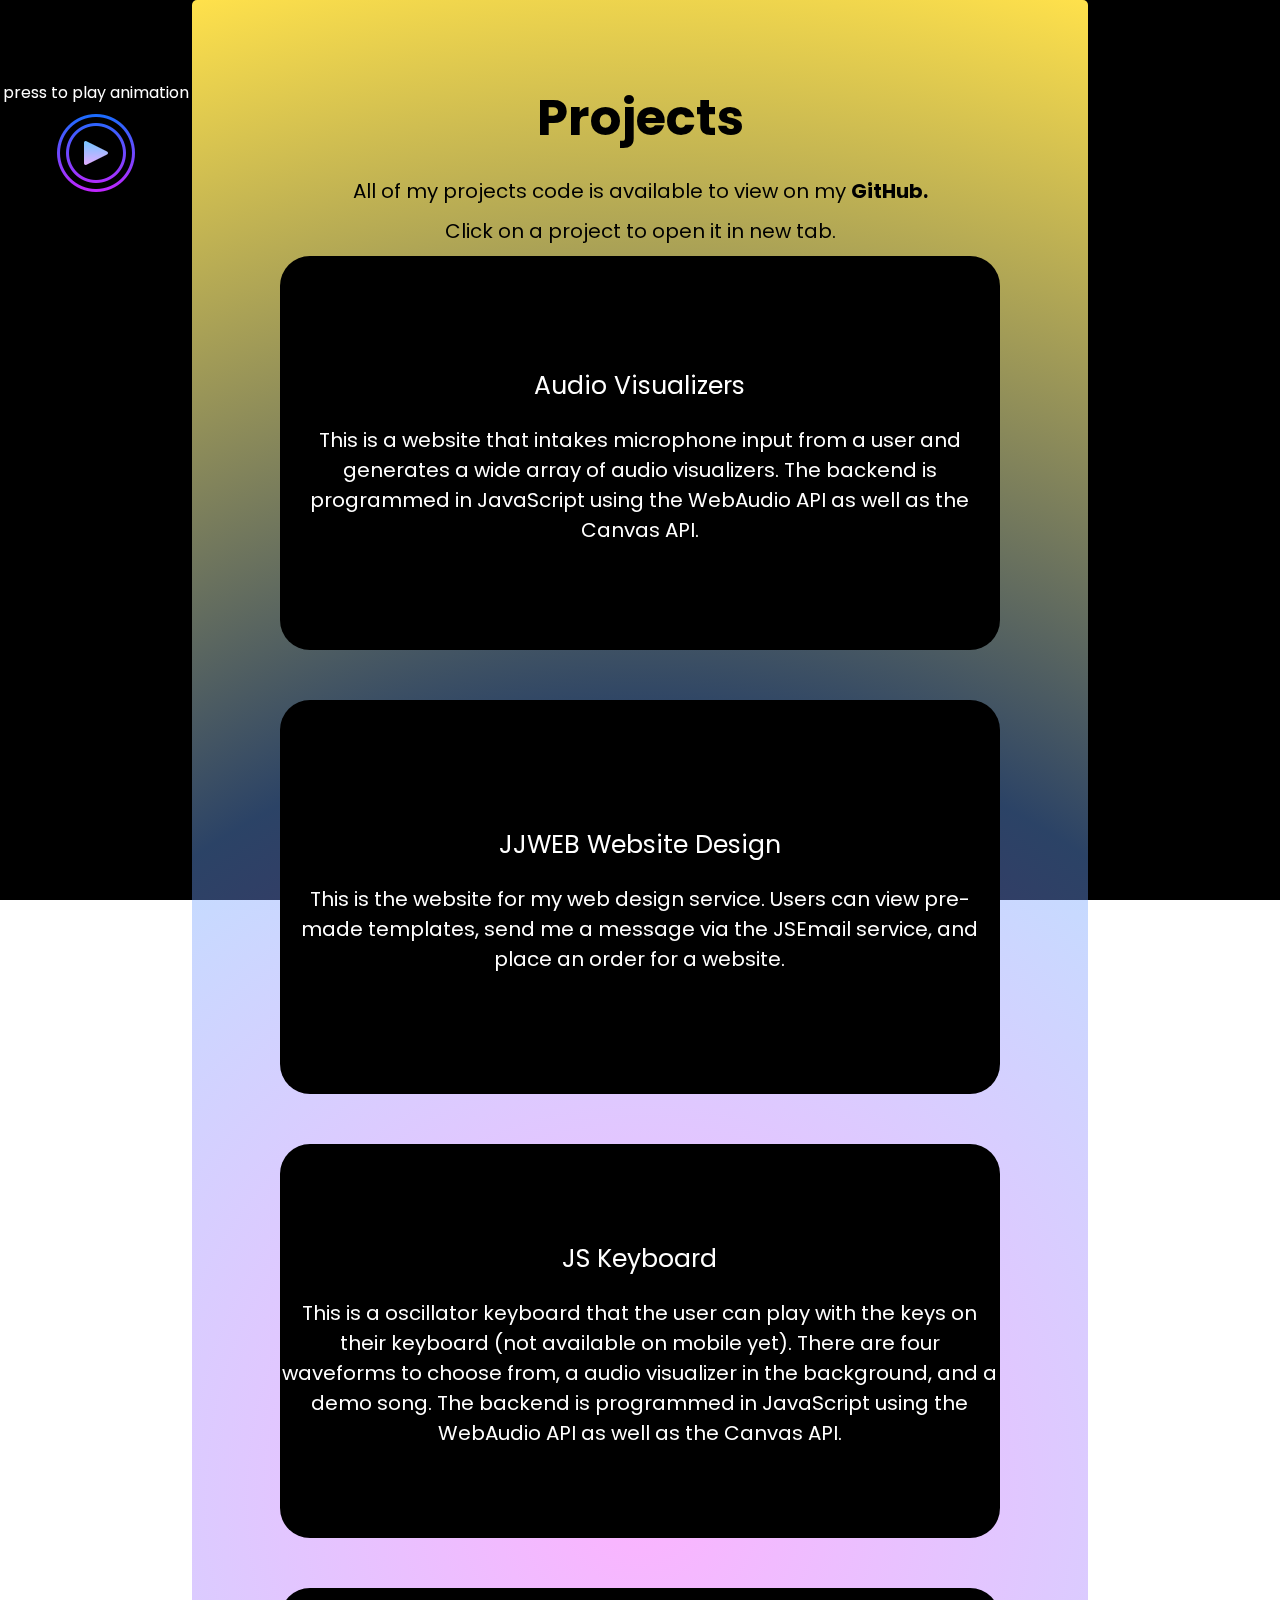
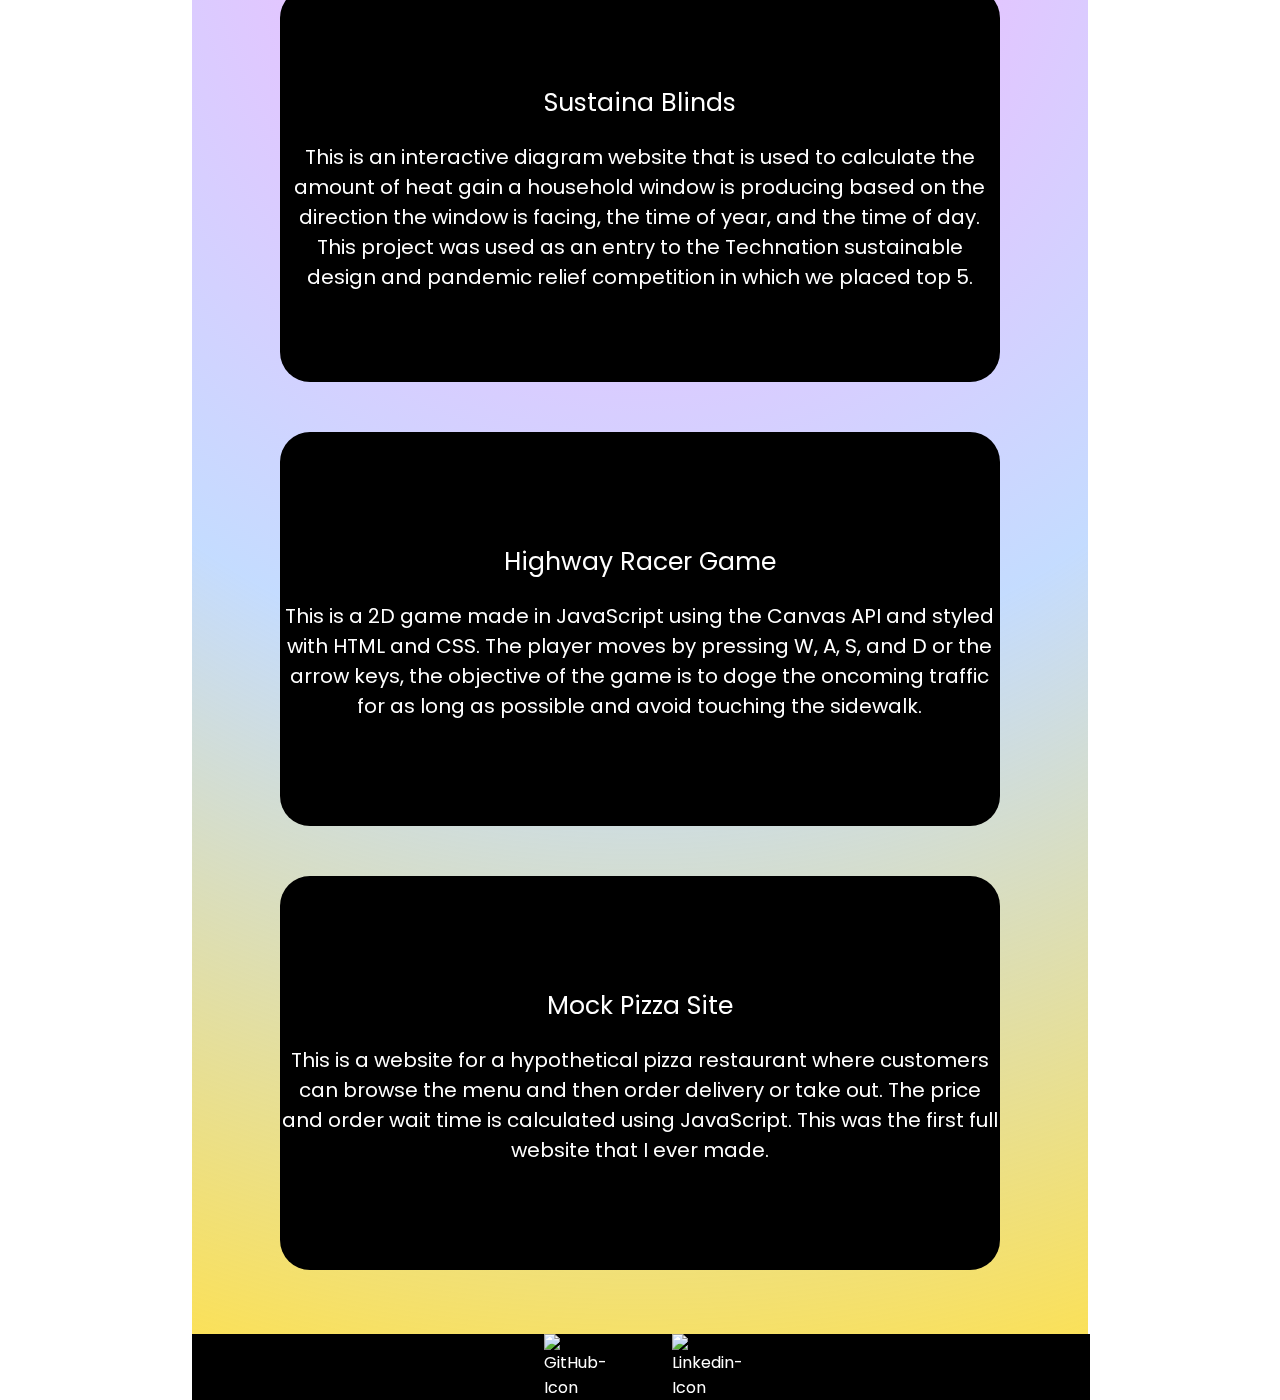
==== commit dcdb2da9: "updated description" ====
--- a/projects.html
+++ b/projects.html
@@ -158,7 +158,7 @@
             flex-direction: column;
             overflow: hidden;
             width: 80%;
-            height: 12%;
+            height: 13%;
             margin-bottom: 50px;
             padding: 2px;
 
@@ -182,6 +182,7 @@
 
             text-align: center;
             color: white;
+            overflow-anchor: 1;
         }
 
         
@@ -353,9 +354,10 @@
             <!-- <a target="_blank" href="https://icons8.com/icon/60444/linkedin-circled">LinkedIn Circled</a> icon by <a target="_blank" href="https://icons8.com">Icons8</a> -->
             <div class="footerItem"><a href="https://www.linkedin.com/in/jasper-charlinski-02ab41238" target="_blank"><img src="img/linkedIn-Icon.png" alt="Linkedin-Icon"></a></div>
     
-            <!-- Facebook icon credit -->
-            <!-- <a target="_blank" href="https://icons8.com/icon/118467/facebook">Facebook</a> icon by <a target="_blank" href="https://icons8.com">Icons8</a> -->
-            <div class="footerItem"><a href="#"><img src="img/facebook-Icon.png" alt="GitHub-Icon"></a></div>
+        <!-- Facebook icon credit 
+         <a target="_blank" href="https://icons8.com/icon/118467/facebook">Facebook</a> icon by <a target="_blank" href="https://icons8.com">Icons8</a>
+        <div class="footerItem"><a href="#"><img src="img/facebook-Icon.png" alt="GitHub-Icon"></a></div>
+         -->
         </div>
         
     </div>
@@ -411,4 +413,4 @@
     <script src="ext/navBarScript.js"></script>
 
 
-</body>+</body>
